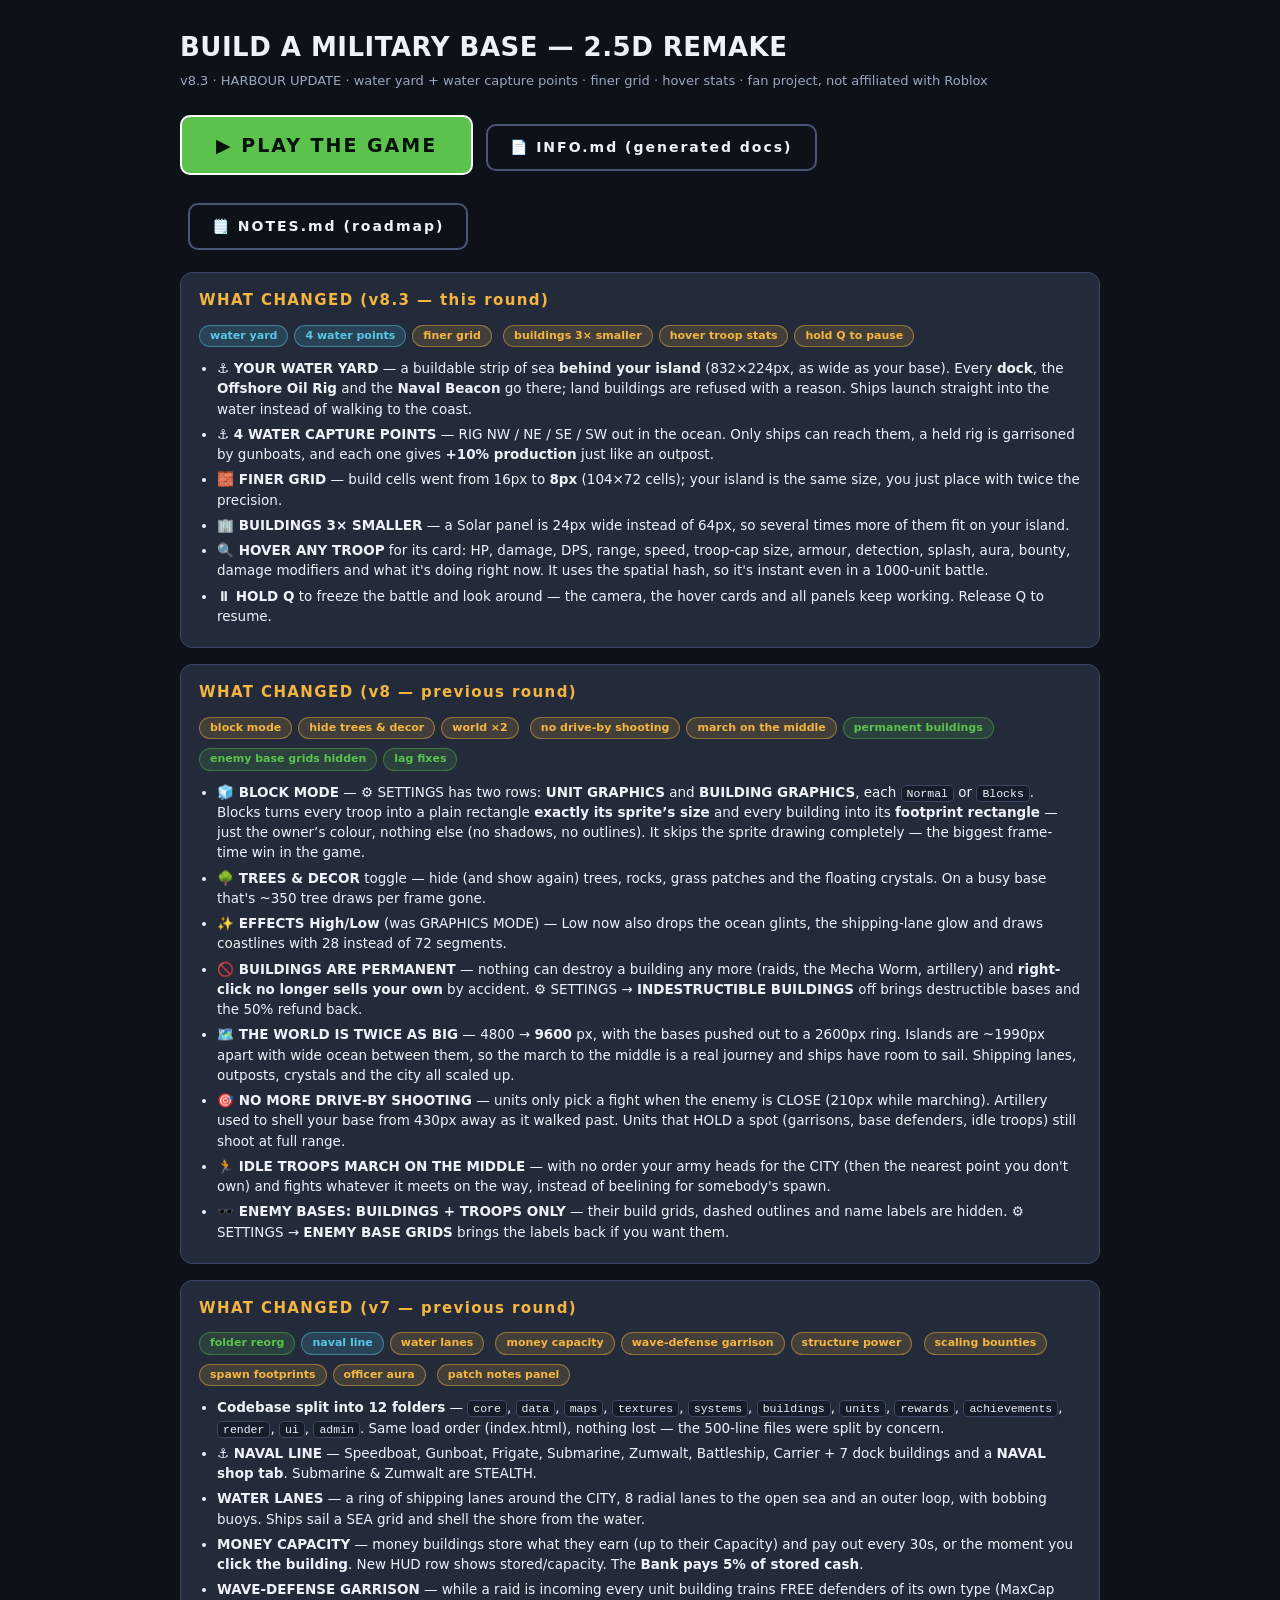
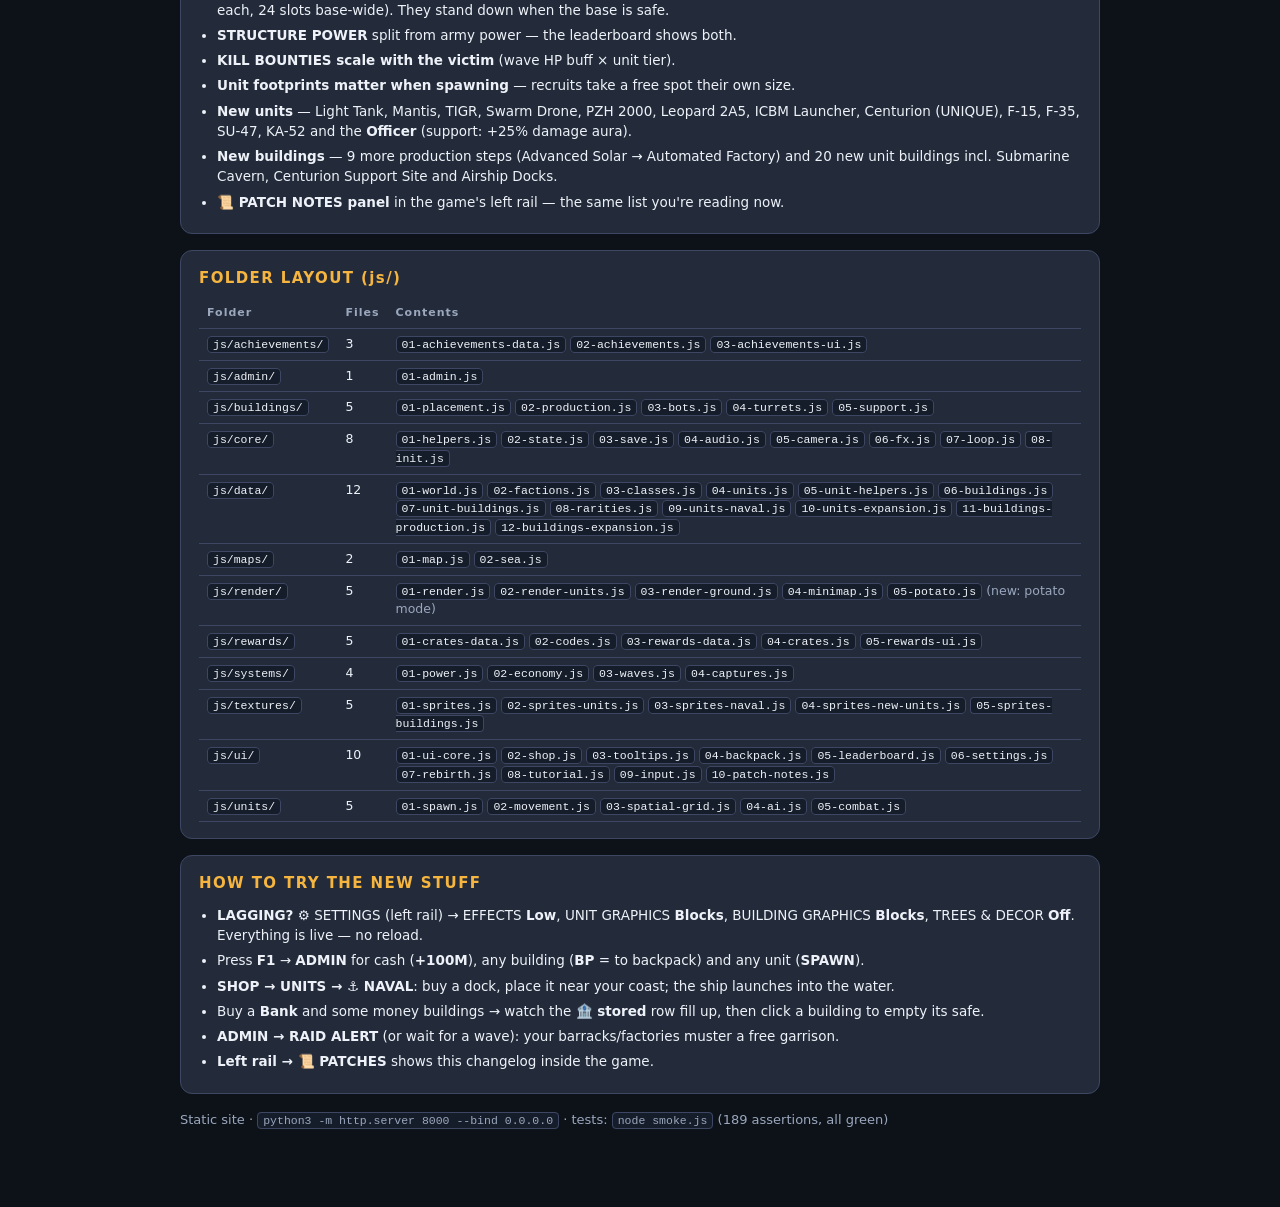
==== index.html @ aca62422 "v8.3: HARBOUR UPDATE - water yard, water points, finer grid, hover stats, hold-Q pause - YOUR WATER " ====
<!DOCTYPE html>
<html lang="en"><head><meta charset="utf-8"><meta name="viewport" content="width=device-width,initial-scale=1">
<title>Build a Military Base 2.5D — v8 PERFORMANCE &amp; PEACE UPDATE</title>
<style>
:root{--panel:#232b3b;--panel2:#1b2230;--line:#3d4763;--line2:#4a5578;--txt:#eef2f8;--dim:#9aa7bd;--gold:#f5b53f;--green:#5bc24e;--blue:#4a90e2;--red:#d6493f}
*{margin:0;padding:0;box-sizing:border-box}
body{background:#0d1219;color:var(--txt);font-family:'Segoe UI',system-ui,-apple-system,sans-serif;padding:28px 22px 60px;line-height:1.5}
.wrap{max-width:920px;margin:0 auto}
h1{font-size:26px;letter-spacing:.5px;margin-bottom:4px}
.sub{color:var(--dim);font-size:13px;margin-bottom:18px}
.play{display:inline-block;background:var(--green);border:2px solid #fff;border-radius:10px;color:#04120a;
  font-weight:900;font-size:19px;letter-spacing:2px;padding:14px 34px;text-decoration:none;margin:6px 0 22px}
.play:hover{filter:brightness(1.1)}
.play.ghost{background:transparent;color:var(--txt);border-color:var(--line2);font-size:14px;padding:11px 22px;margin-left:8px}
.card{background:var(--panel);border:1px solid var(--line);border-radius:12px;padding:16px 18px;margin-bottom:16px}
h2{font-size:15px;letter-spacing:1.4px;margin-bottom:10px;color:var(--gold)}
ul{margin-left:18px;font-size:13.5px}
li{margin:5px 0}
table{width:100%;border-collapse:collapse;font-size:12.5px}
td,th{border-bottom:1px solid var(--line);padding:6px 8px;text-align:left;vertical-align:top}
th{color:var(--dim);font-size:11px;letter-spacing:1px}
code{background:#161d2a;border:1px solid var(--line);border-radius:4px;padding:1px 5px;font-size:11.5px}
code.file{background:transparent;border:0;padding:0;color:var(--dim)}
.dim{color:var(--dim)}
.tag{display:inline-block;background:rgba(91,194,78,.15);color:var(--green);border:1px solid rgba(91,194,78,.4);
  border-radius:20px;font-size:11px;font-weight:800;padding:2px 10px;margin:0 6px 6px 0}
.tag.new{background:rgba(245,181,63,.15);color:var(--gold);border-color:rgba(245,181,63,.45)}
.tag.sea{background:rgba(88,200,232,.15);color:#58c8e8;border-color:rgba(88,200,232,.45)}
</style></head><body><div class="wrap">
<h1>BUILD A MILITARY BASE — 2.5D REMAKE</h1>
<div class="sub">v8.3 · HARBOUR UPDATE · water yard + water capture points · finer grid · hover stats · <span class="dim">fan project, not affiliated with Roblox</span></div>

<a class="play" href="vibe/military-base-25d/index.html">▶ PLAY THE GAME</a>
<a class="play ghost" href="vibe/military-base-25d/INFO.md">📄 INFO.md (generated docs)</a>
<a class="play ghost" href="vibe/military-base-25d/NOTES.md">🗒️ NOTES.md (roadmap)</a>

<div class="card"><h2>WHAT CHANGED (v8.3 — this round)</h2>
<div>
<span class="tag sea">water yard</span><span class="tag sea">4 water points</span><span class="tag new">finer grid</span>
<span class="tag new">buildings 3× smaller</span><span class="tag new">hover troop stats</span><span class="tag new">hold Q to pause</span>
</div>
<ul>
<li><b>⚓ YOUR WATER YARD</b> — a buildable strip of sea <b>behind your island</b> (832×224px, as wide as your base). Every <b>dock</b>, the <b>Offshore Oil Rig</b> and the <b>Naval Beacon</b> go there; land buildings are refused with a reason. Ships launch straight into the water instead of walking to the coast.</li>
<li><b>⚓ 4 WATER CAPTURE POINTS</b> — RIG NW / NE / SE / SW out in the ocean. Only ships can reach them, a held rig is garrisoned by gunboats, and each one gives <b>+10% production</b> just like an outpost.</li>
<li><b>🧱 FINER GRID</b> — build cells went from 16px to <b>8px</b> (104×72 cells); your island is the same size, you just place with twice the precision.</li>
<li><b>🏢 BUILDINGS 3× SMALLER</b> — a Solar panel is 24px wide instead of 64px, so several times more of them fit on your island.</li>
<li><b>🔍 HOVER ANY TROOP</b> for its card: HP, damage, DPS, range, speed, troop-cap size, armour, detection, splash, aura, bounty, damage modifiers and what it's doing right now. It uses the spatial hash, so it's instant even in a 1000-unit battle.</li>
<li><b>⏸ HOLD Q</b> to freeze the battle and look around — the camera, the hover cards and all panels keep working. Release Q to resume.</li>
</ul></div>

<div class="card"><h2>WHAT CHANGED (v8 — previous round)</h2>
<div>
<span class="tag new">block mode</span><span class="tag new">hide trees &amp; decor</span><span class="tag new">world ×2</span>
<span class="tag new">no drive-by shooting</span><span class="tag new">march on the middle</span><span class="tag">permanent buildings</span>
<span class="tag">enemy base grids hidden</span><span class="tag">lag fixes</span>
</div>
<ul>
<li><b>🧊 BLOCK MODE</b> — ⚙ SETTINGS has two rows: <b>UNIT GRAPHICS</b> and <b>BUILDING GRAPHICS</b>, each <code>Normal</code> or <code>Blocks</code>. Blocks turns every troop into a plain rectangle <b>exactly its sprite’s size</b> and every building into its <b>footprint rectangle</b> — just the owner’s colour, nothing else (no shadows, no outlines). It skips the sprite drawing completely — the biggest frame-time win in the game.</li>
<li><b>🌳 TREES &amp; DECOR</b> toggle — hide (and show again) trees, rocks, grass patches and the floating crystals. On a busy base that's ~350 tree draws per frame gone.</li>
<li><b>✨ EFFECTS High/Low</b> (was GRAPHICS MODE) — Low now also drops the ocean glints, the shipping-lane glow and draws coastlines with 28 instead of 72 segments.</li>
<li><b>🚫 BUILDINGS ARE PERMANENT</b> — nothing can destroy a building any more (raids, the Mecha Worm, artillery) and <b>right-click no longer sells your own</b> by accident. ⚙ SETTINGS → <b>INDESTRUCTIBLE BUILDINGS</b> off brings destructible bases and the 50% refund back.</li>
<li><b>🗺️ THE WORLD IS TWICE AS BIG</b> — 4800 → <b>9600</b> px, with the bases pushed out to a 2600px ring. Islands are ~1990px apart with wide ocean between them, so the march to the middle is a real journey and ships have room to sail. Shipping lanes, outposts, crystals and the city all scaled up.</li>
<li><b>🎯 NO MORE DRIVE-BY SHOOTING</b> — units only pick a fight when the enemy is CLOSE (210px while marching). Artillery used to shell your base from 430px away as it walked past. Units that HOLD a spot (garrisons, base defenders, idle troops) still shoot at full range.</li>
<li><b>🏃 IDLE TROOPS MARCH ON THE MIDDLE</b> — with no order your army heads for the CITY (then the nearest point you don't own) and fights whatever it meets on the way, instead of beelining for somebody's spawn.</li>
<li><b>🕶️ ENEMY BASES: BUILDINGS + TROOPS ONLY</b> — their build grids, dashed outlines and name labels are hidden. ⚙ SETTINGS → <b>ENEMY BASE GRIDS</b> brings the labels back if you want them.</li>
</ul></div>

<div class="card"><h2>WHAT CHANGED (v7 — previous round)</h2>
<div>
<span class="tag">folder reorg</span><span class="tag sea">naval line</span><span class="tag new">water lanes</span>
<span class="tag new">money capacity</span><span class="tag new">wave-defense garrison</span><span class="tag new">structure power</span>
<span class="tag new">scaling bounties</span><span class="tag new">spawn footprints</span><span class="tag new">officer aura</span>
<span class="tag new">patch notes panel</span>
</div>
<ul>
<li><b>Codebase split into 12 folders</b> — <code>core</code>, <code>data</code>, <code>maps</code>, <code>textures</code>, <code>systems</code>, <code>buildings</code>, <code>units</code>, <code>rewards</code>, <code>achievements</code>, <code>render</code>, <code>ui</code>, <code>admin</code>. Same load order (index.html), nothing lost — the 500-line files were split by concern.</li>
<li><b>⚓ NAVAL LINE</b> — Speedboat, Gunboat, Frigate, Submarine, Zumwalt, Battleship, Carrier + 7 dock buildings and a <b>NAVAL shop tab</b>. Submarine &amp; Zumwalt are STEALTH.</li>
<li><b>WATER LANES</b> — a ring of shipping lanes around the CITY, 8 radial lanes to the open sea and an outer loop, with bobbing buoys. Ships sail a SEA grid and shell the shore from the water.</li>
<li><b>MONEY CAPACITY</b> — money buildings store what they earn (up to their Capacity) and pay out every 30s, or the moment you <b>click the building</b>. New HUD row shows stored/capacity. The <b>Bank pays 5% of stored cash</b>.</li>
<li><b>WAVE-DEFENSE GARRISON</b> — while a raid is incoming every unit building trains FREE defenders of its own type (MaxCap each, 24 slots base-wide). They stand down when the base is safe.</li>
<li><b>STRUCTURE POWER</b> split from army power — the leaderboard shows both.</li>
<li><b>KILL BOUNTIES scale with the victim</b> (wave HP buff × unit tier).</li>
<li><b>Unit footprints matter when spawning</b> — recruits take a free spot their own size.</li>
<li><b>New units</b> — Light Tank, Mantis, TIGR, Swarm Drone, PZH 2000, Leopard 2A5, ICBM Launcher, Centurion (UNIQUE), F-15, F-35, SU-47, KA-52 and the <b>Officer</b> (support: +25% damage aura).</li>
<li><b>New buildings</b> — 9 more production steps (Advanced Solar → Automated Factory) and 20 new unit buildings incl. Submarine Cavern, Centurion Support Site and Airship Docks.</li>
<li><b>📜 PATCH NOTES panel</b> in the game's left rail — the same list you're reading now.</li>
</ul></div>

<div class="card"><h2>FOLDER LAYOUT (js/)</h2>
<table><tr><th>Folder</th><th>Files</th><th>Contents</th></tr>
<tr><td><code>js/achievements/</code></td><td>3</td><td><code>01-achievements-data.js</code> <code>02-achievements.js</code> <code>03-achievements-ui.js</code></td></tr>
<tr><td><code>js/admin/</code></td><td>1</td><td><code>01-admin.js</code></td></tr>
<tr><td><code>js/buildings/</code></td><td>5</td><td><code>01-placement.js</code> <code>02-production.js</code> <code>03-bots.js</code> <code>04-turrets.js</code> <code>05-support.js</code></td></tr>
<tr><td><code>js/core/</code></td><td>8</td><td><code>01-helpers.js</code> <code>02-state.js</code> <code>03-save.js</code> <code>04-audio.js</code> <code>05-camera.js</code> <code>06-fx.js</code> <code>07-loop.js</code> <code>08-init.js</code></td></tr>
<tr><td><code>js/data/</code></td><td>12</td><td><code>01-world.js</code> <code>02-factions.js</code> <code>03-classes.js</code> <code>04-units.js</code> <code>05-unit-helpers.js</code> <code>06-buildings.js</code> <code>07-unit-buildings.js</code> <code>08-rarities.js</code> <code>09-units-naval.js</code> <code>10-units-expansion.js</code> <code>11-buildings-production.js</code> <code>12-buildings-expansion.js</code></td></tr>
<tr><td><code>js/maps/</code></td><td>2</td><td><code>01-map.js</code> <code>02-sea.js</code></td></tr>
<tr><td><code>js/render/</code></td><td>5</td><td><code>01-render.js</code> <code>02-render-units.js</code> <code>03-render-ground.js</code> <code>04-minimap.js</code> <code>05-potato.js</code> <span class="dim">(new: potato mode)</span></td></tr>
<tr><td><code>js/rewards/</code></td><td>5</td><td><code>01-crates-data.js</code> <code>02-codes.js</code> <code>03-rewards-data.js</code> <code>04-crates.js</code> <code>05-rewards-ui.js</code></td></tr>
<tr><td><code>js/systems/</code></td><td>4</td><td><code>01-power.js</code> <code>02-economy.js</code> <code>03-waves.js</code> <code>04-captures.js</code></td></tr>
<tr><td><code>js/textures/</code></td><td>5</td><td><code>01-sprites.js</code> <code>02-sprites-units.js</code> <code>03-sprites-naval.js</code> <code>04-sprites-new-units.js</code> <code>05-sprites-buildings.js</code></td></tr>
<tr><td><code>js/ui/</code></td><td>10</td><td><code>01-ui-core.js</code> <code>02-shop.js</code> <code>03-tooltips.js</code> <code>04-backpack.js</code> <code>05-leaderboard.js</code> <code>06-settings.js</code> <code>07-rebirth.js</code> <code>08-tutorial.js</code> <code>09-input.js</code> <code>10-patch-notes.js</code></td></tr>
<tr><td><code>js/units/</code></td><td>5</td><td><code>01-spawn.js</code> <code>02-movement.js</code> <code>03-spatial-grid.js</code> <code>04-ai.js</code> <code>05-combat.js</code></td></tr>
</table></div>

<div class="card"><h2>HOW TO TRY THE NEW STUFF</h2><ul>
<li><b>LAGGING?</b> ⚙ SETTINGS (left rail) → EFFECTS <b>Low</b>, UNIT GRAPHICS <b>Blocks</b>, BUILDING GRAPHICS <b>Blocks</b>, TREES &amp; DECOR <b>Off</b>. Everything is live — no reload.</li>
<li>Press <b>F1</b> → <b>ADMIN</b> for cash (<b>+100M</b>), any building (<b>BP</b> = to backpack) and any unit (<b>SPAWN</b>).</li>
<li><b>SHOP → UNITS → ⚓ NAVAL</b>: buy a dock, place it near your coast; the ship launches into the water.</li>
<li>Buy a <b>Bank</b> and some money buildings → watch the <b>🏦 stored</b> row fill up, then click a building to empty its safe.</li>
<li><b>ADMIN → RAID ALERT</b> (or wait for a wave): your barracks/factories muster a free garrison.</li>
<li><b>Left rail → 📜 PATCHES</b> shows this changelog inside the game.</li>
</ul></div>
<div class="sub dim">Static site · <code>python3 -m http.server 8000 --bind 0.0.0.0</code> · tests: <code>node smoke.js</code> (189 assertions, all green)</div>
</div></body></html>
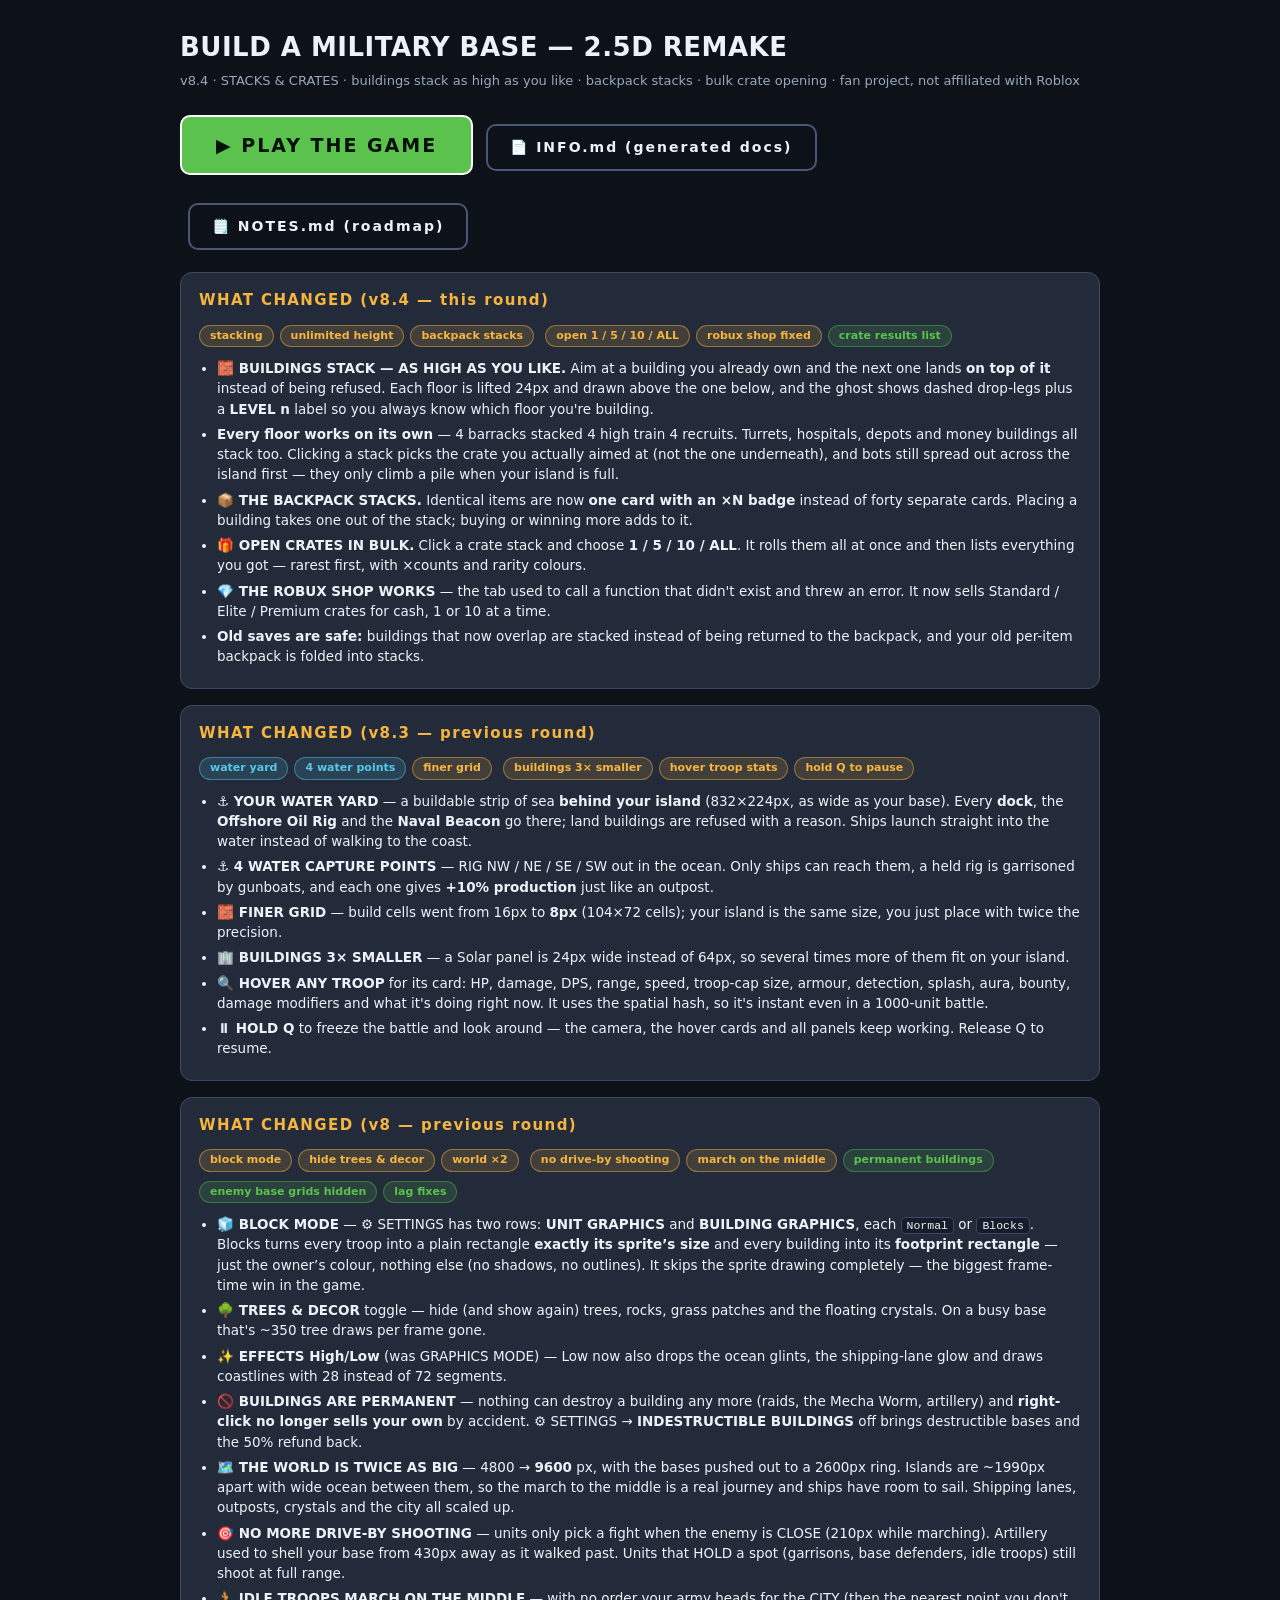
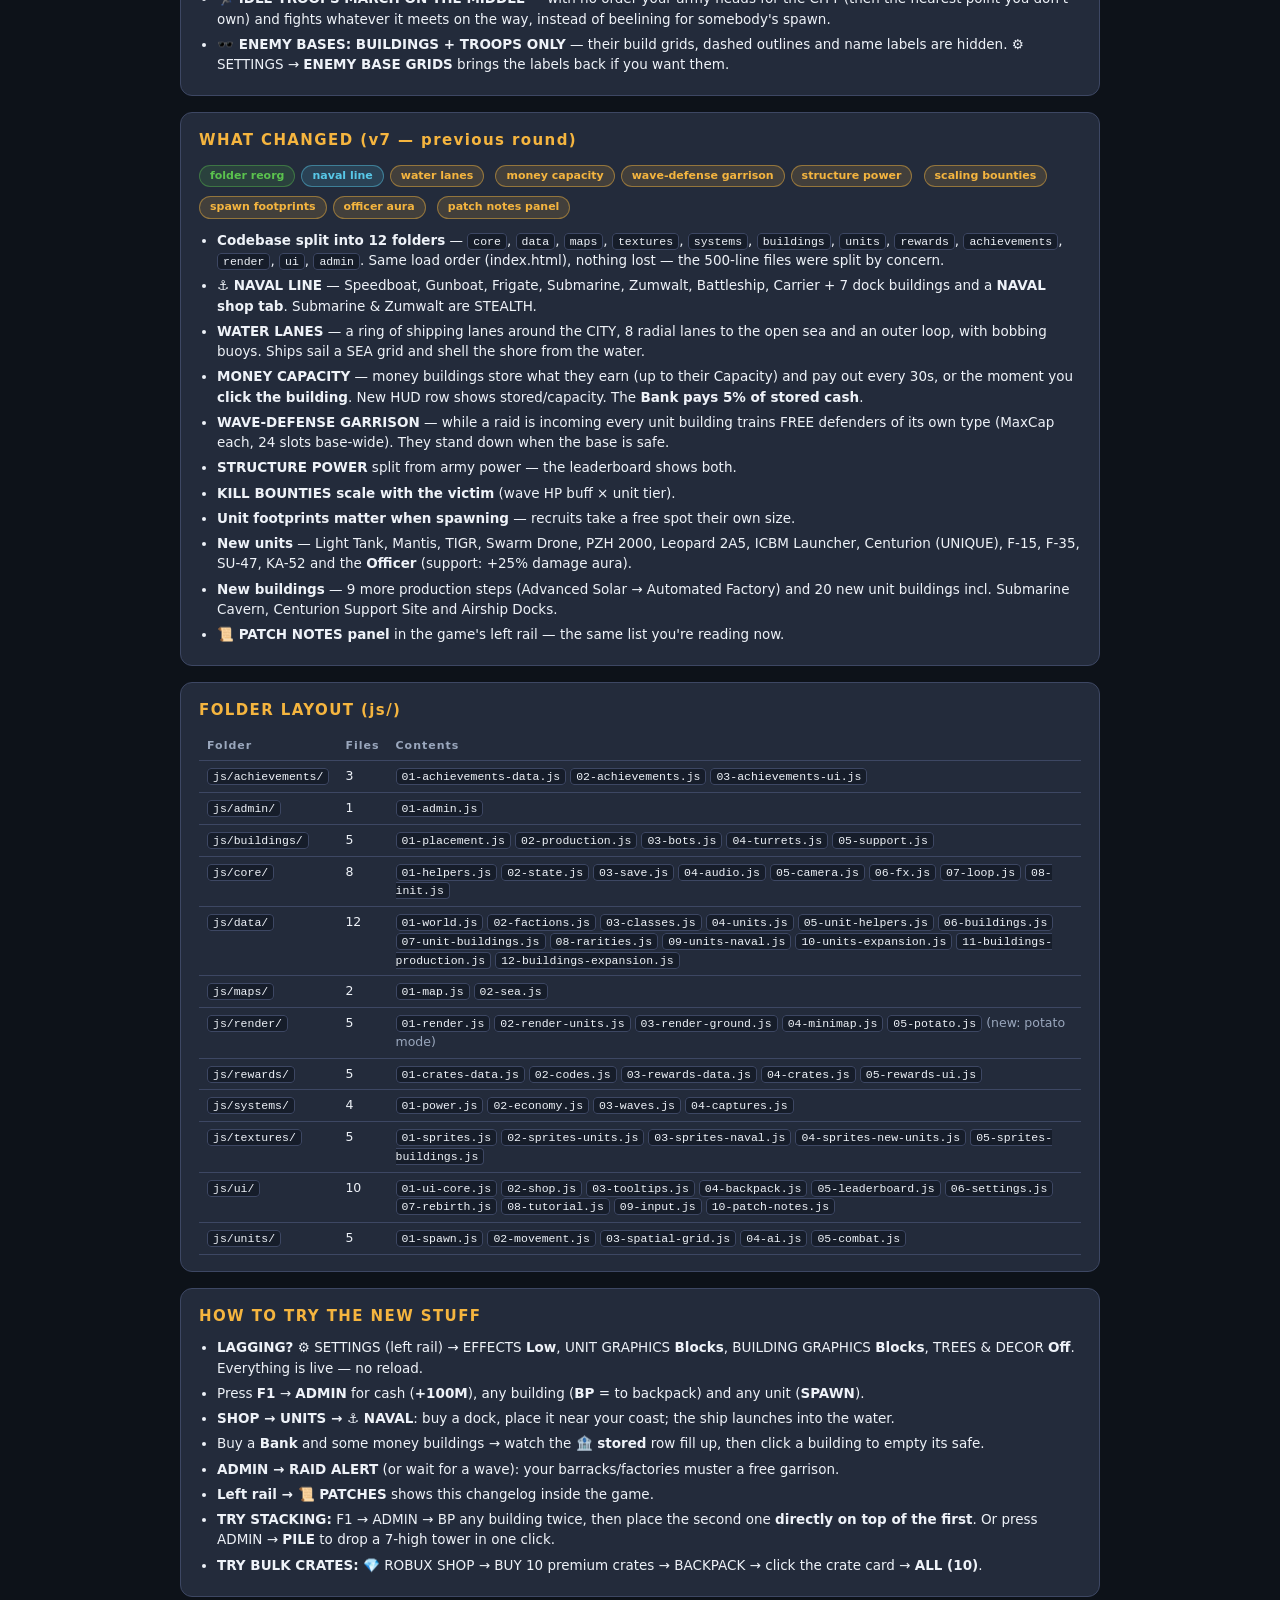
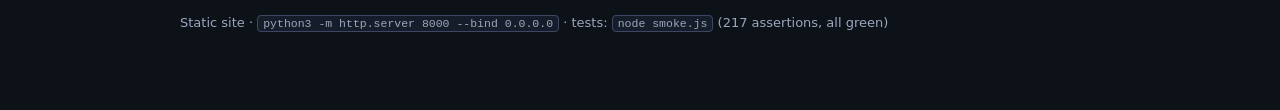
==== commit 9fd98c56: "v8.4: STACKS & CRATES - unlimited building stacking, backpack stacks, bulk crate opening, working ro" ====
--- a/index.html
+++ b/index.html
@@ -28,13 +28,27 @@
 .tag.sea{background:rgba(88,200,232,.15);color:#58c8e8;border-color:rgba(88,200,232,.45)}
 </style></head><body><div class="wrap">
 <h1>BUILD A MILITARY BASE — 2.5D REMAKE</h1>
-<div class="sub">v8.3 · HARBOUR UPDATE · water yard + water capture points · finer grid · hover stats · <span class="dim">fan project, not affiliated with Roblox</span></div>
+<div class="sub">v8.4 · STACKS &amp; CRATES · buildings stack as high as you like · backpack stacks · bulk crate opening · <span class="dim">fan project, not affiliated with Roblox</span></div>
 
 <a class="play" href="vibe/military-base-25d/index.html">▶ PLAY THE GAME</a>
 <a class="play ghost" href="vibe/military-base-25d/INFO.md">📄 INFO.md (generated docs)</a>
 <a class="play ghost" href="vibe/military-base-25d/NOTES.md">🗒️ NOTES.md (roadmap)</a>
 
-<div class="card"><h2>WHAT CHANGED (v8.3 — this round)</h2>
+<div class="card"><h2>WHAT CHANGED (v8.4 — this round)</h2>
+<div>
+<span class="tag new">stacking</span><span class="tag new">unlimited height</span><span class="tag new">backpack stacks</span>
+<span class="tag new">open 1 / 5 / 10 / ALL</span><span class="tag new">robux shop fixed</span><span class="tag">crate results list</span>
+</div>
+<ul>
+<li><b>🧱 BUILDINGS STACK — AS HIGH AS YOU LIKE.</b> Aim at a building you already own and the next one lands <b>on top of it</b> instead of being refused. Each floor is lifted 24px and drawn above the one below, and the ghost shows dashed drop-legs plus a <b>LEVEL n</b> label so you always know which floor you're building.</li>
+<li><b>Every floor works on its own</b> — 4 barracks stacked 4 high train 4 recruits. Turrets, hospitals, depots and money buildings all stack too. Clicking a stack picks the crate you actually aimed at (not the one underneath), and bots still spread out across the island first — they only climb a pile when your island is full.</li>
+<li><b>📦 THE BACKPACK STACKS.</b> Identical items are now <b>one card with an ×N badge</b> instead of forty separate cards. Placing a building takes one out of the stack; buying or winning more adds to it.</li>
+<li><b>🎁 OPEN CRATES IN BULK.</b> Click a crate stack and choose <b>1 / 5 / 10 / ALL</b>. It rolls them all at once and then lists everything you got — rarest first, with ×counts and rarity colours.</li>
+<li><b>💎 THE ROBUX SHOP WORKS</b> — the tab used to call a function that didn't exist and threw an error. It now sells Standard / Elite / Premium crates for cash, 1 or 10 at a time.</li>
+<li><b>Old saves are safe:</b> buildings that now overlap are stacked instead of being returned to the backpack, and your old per-item backpack is folded into stacks.</li>
+</ul></div>
+
+<div class="card"><h2>WHAT CHANGED (v8.3 — previous round)</h2>
 <div>
 <span class="tag sea">water yard</span><span class="tag sea">4 water points</span><span class="tag new">finer grid</span>
 <span class="tag new">buildings 3× smaller</span><span class="tag new">hover troop stats</span><span class="tag new">hold Q to pause</span>
@@ -109,6 +123,8 @@
 <li>Buy a <b>Bank</b> and some money buildings → watch the <b>🏦 stored</b> row fill up, then click a building to empty its safe.</li>
 <li><b>ADMIN → RAID ALERT</b> (or wait for a wave): your barracks/factories muster a free garrison.</li>
 <li><b>Left rail → 📜 PATCHES</b> shows this changelog inside the game.</li>
+<li><b>TRY STACKING:</b> F1 → ADMIN → BP any building twice, then place the second one <b>directly on top of the first</b>. Or press ADMIN → <b>PILE</b> to drop a 7-high tower in one click.</li>
+<li><b>TRY BULK CRATES:</b> 💎 ROBUX SHOP → BUY 10 premium crates → BACKPACK → click the crate card → <b>ALL (10)</b>.</li>
 </ul></div>
-<div class="sub dim">Static site · <code>python3 -m http.server 8000 --bind 0.0.0.0</code> · tests: <code>node smoke.js</code> (189 assertions, all green)</div>
+<div class="sub dim">Static site · <code>python3 -m http.server 8000 --bind 0.0.0.0</code> · tests: <code>node smoke.js</code> (217 assertions, all green)</div>
 </div></body></html>
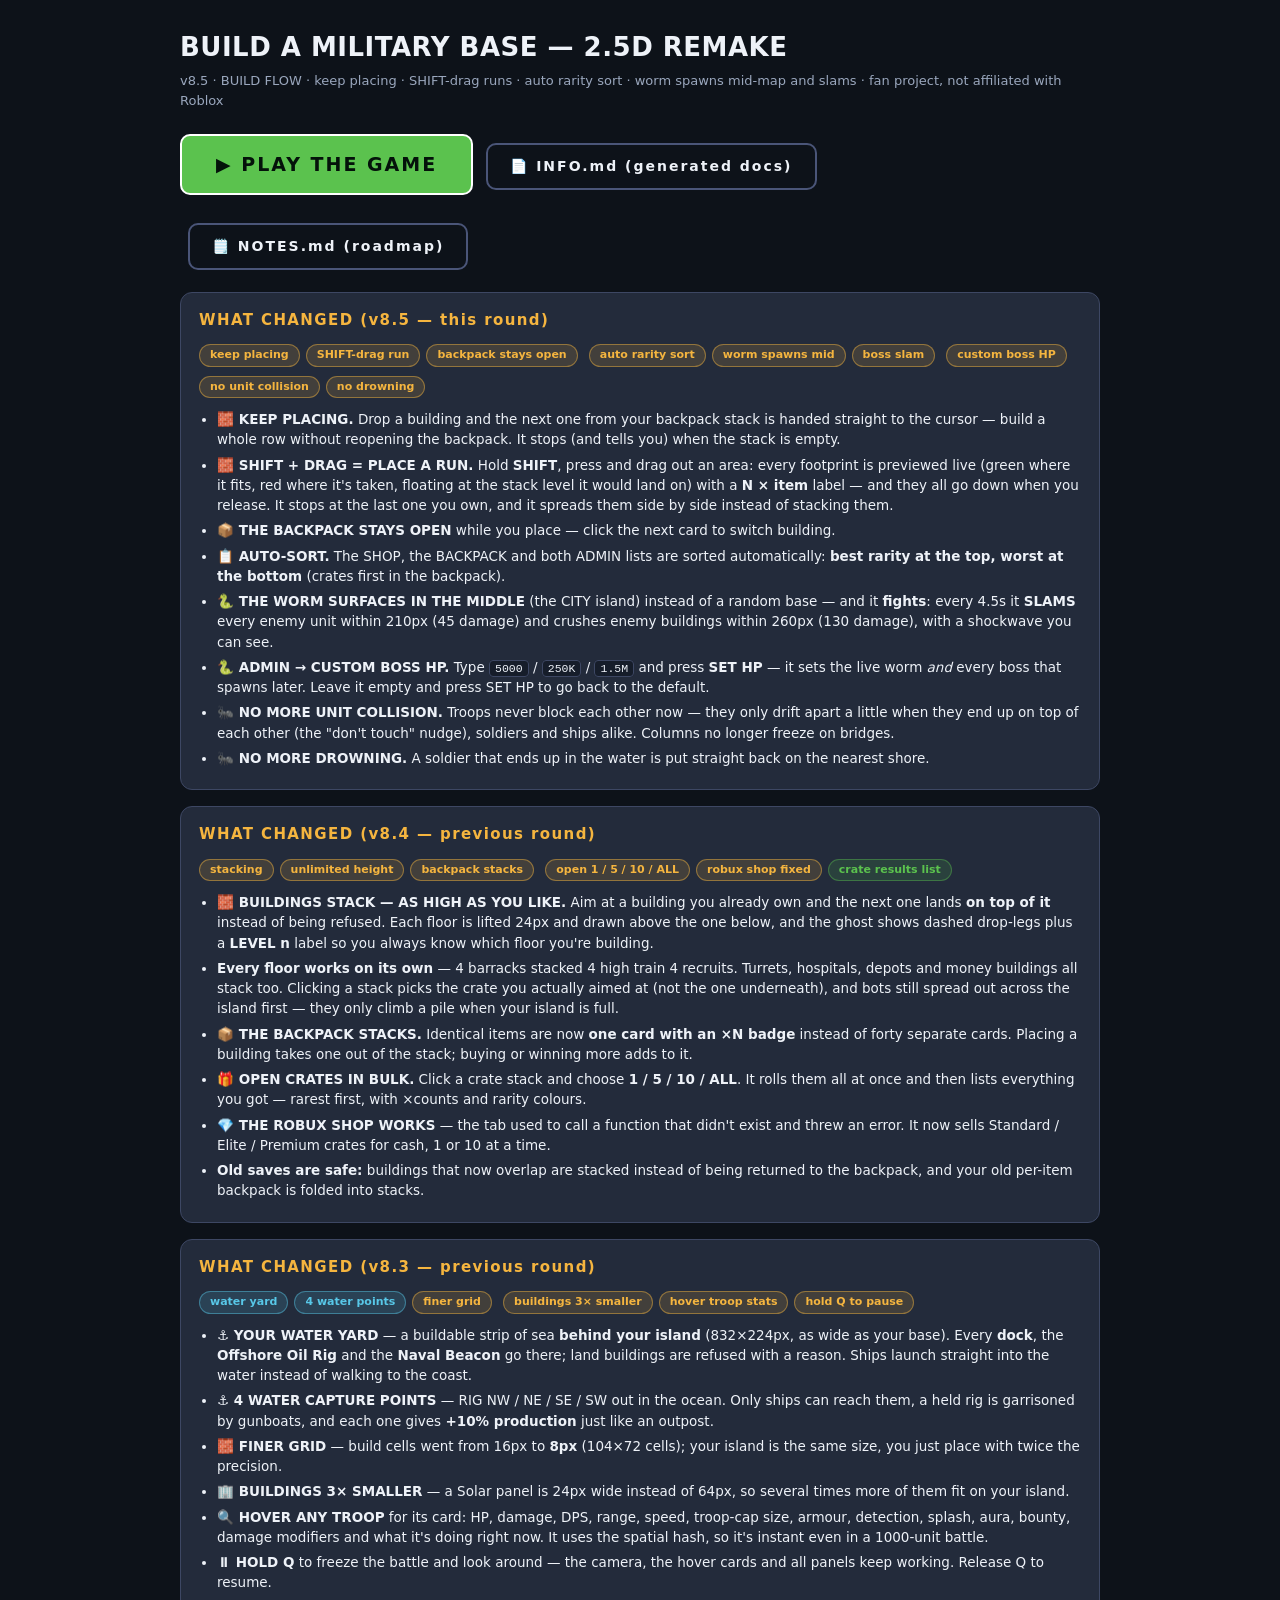
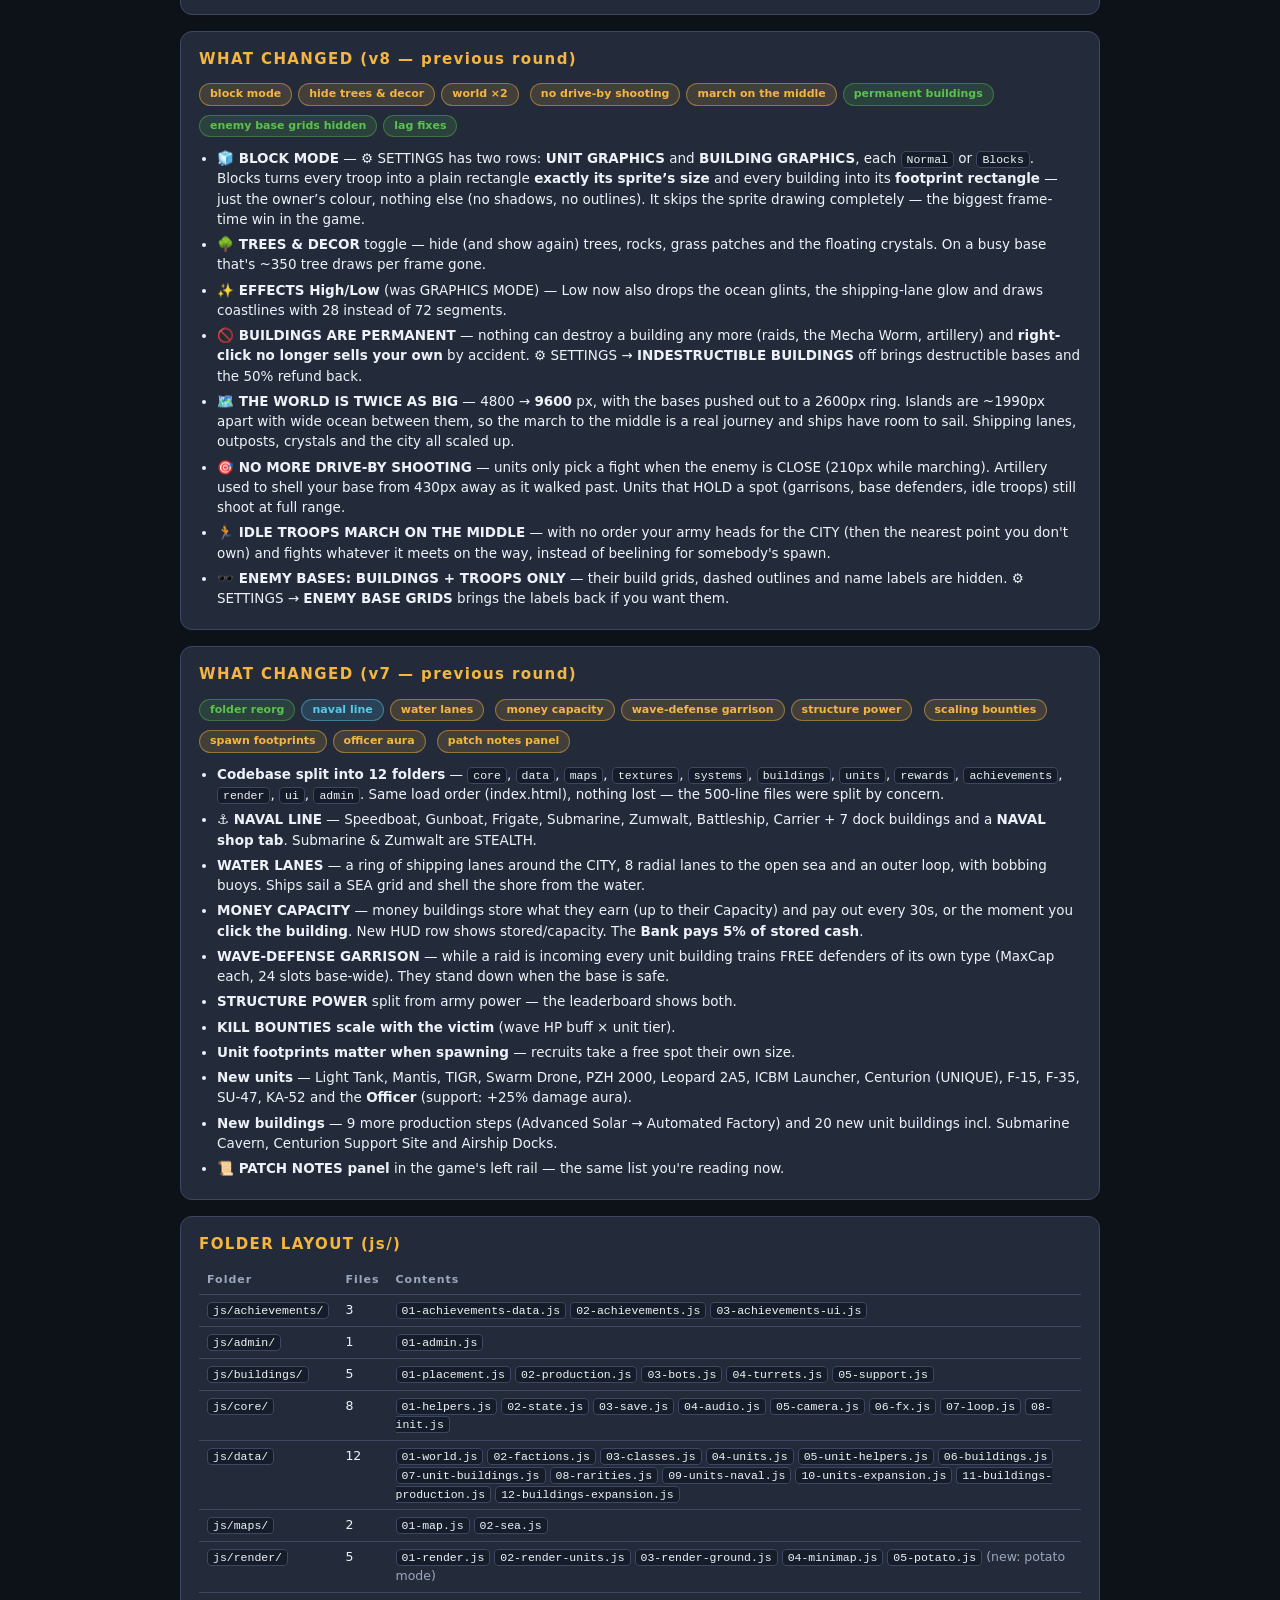
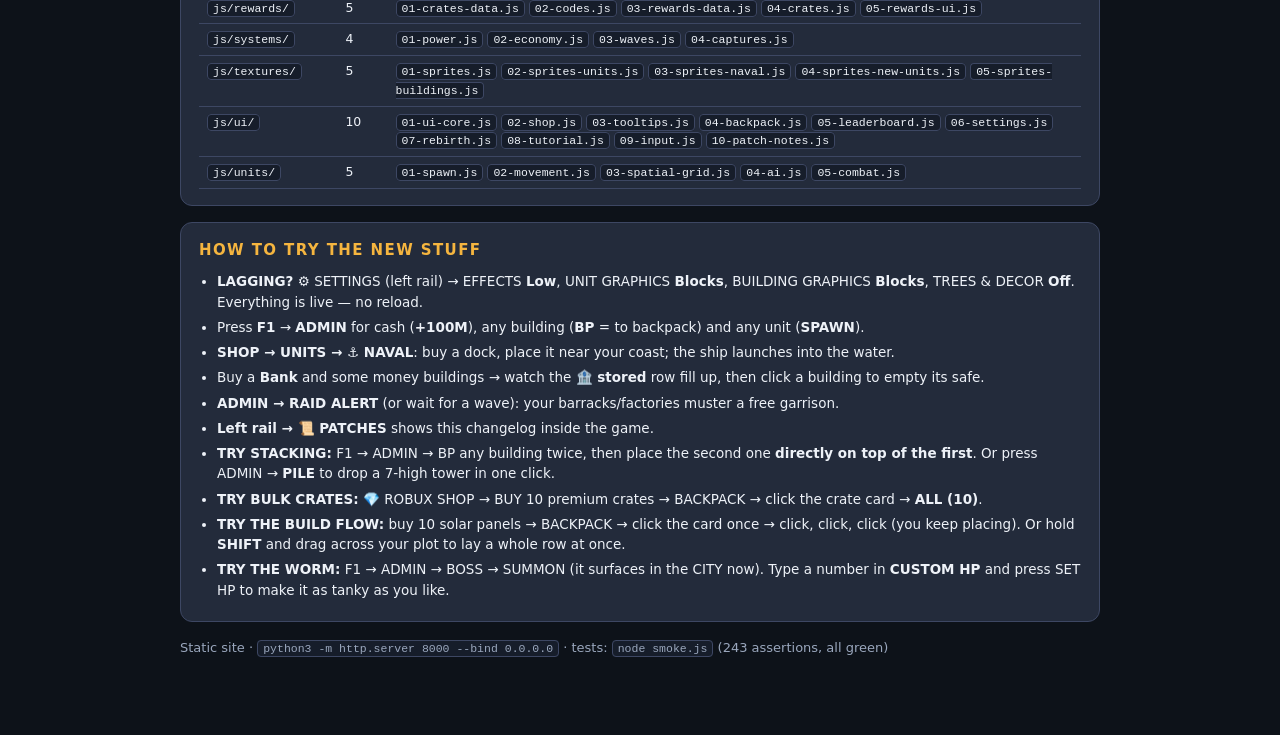
==== commit 005edd36: "v8.5: BUILD FLOW - keep placing, SHIFT-drag runs, auto rarity sort, worm spawns mid-map and slams, c" ====
--- a/index.html
+++ b/index.html
@@ -28,13 +28,30 @@
 .tag.sea{background:rgba(88,200,232,.15);color:#58c8e8;border-color:rgba(88,200,232,.45)}
 </style></head><body><div class="wrap">
 <h1>BUILD A MILITARY BASE — 2.5D REMAKE</h1>
-<div class="sub">v8.4 · STACKS &amp; CRATES · buildings stack as high as you like · backpack stacks · bulk crate opening · <span class="dim">fan project, not affiliated with Roblox</span></div>
+<div class="sub">v8.5 · BUILD FLOW · keep placing · SHIFT-drag runs · auto rarity sort · worm spawns mid-map and slams · <span class="dim">fan project, not affiliated with Roblox</span></div>
 
 <a class="play" href="vibe/military-base-25d/index.html">▶ PLAY THE GAME</a>
 <a class="play ghost" href="vibe/military-base-25d/INFO.md">📄 INFO.md (generated docs)</a>
 <a class="play ghost" href="vibe/military-base-25d/NOTES.md">🗒️ NOTES.md (roadmap)</a>
 
-<div class="card"><h2>WHAT CHANGED (v8.4 — this round)</h2>
+<div class="card"><h2>WHAT CHANGED (v8.5 — this round)</h2>
+<div>
+<span class="tag new">keep placing</span><span class="tag new">SHIFT-drag run</span><span class="tag new">backpack stays open</span>
+<span class="tag new">auto rarity sort</span><span class="tag new">worm spawns mid</span><span class="tag new">boss slam</span>
+<span class="tag new">custom boss HP</span><span class="tag new">no unit collision</span><span class="tag new">no drowning</span>
+</div>
+<ul>
+<li><b>🧱 KEEP PLACING.</b> Drop a building and the next one from your backpack stack is handed straight to the cursor — build a whole row without reopening the backpack. It stops (and tells you) when the stack is empty.</li>
+<li><b>🧱 SHIFT + DRAG = PLACE A RUN.</b> Hold <b>SHIFT</b>, press and drag out an area: every footprint is previewed live (green where it fits, red where it's taken, floating at the stack level it would land on) with a <b>N × item</b> label — and they all go down when you release. It stops at the last one you own, and it spreads them side by side instead of stacking them.</li>
+<li><b>📦 THE BACKPACK STAYS OPEN</b> while you place — click the next card to switch building.</li>
+<li><b>📋 AUTO-SORT.</b> The SHOP, the BACKPACK and both ADMIN lists are sorted automatically: <b>best rarity at the top, worst at the bottom</b> (crates first in the backpack).</li>
+<li><b>🐍 THE WORM SURFACES IN THE MIDDLE</b> (the CITY island) instead of a random base — and it <b>fights</b>: every 4.5s it <b>SLAMS</b> every enemy unit within 210px (45 damage) and crushes enemy buildings within 260px (130 damage), with a shockwave you can see.</li>
+<li><b>🐍 ADMIN → CUSTOM BOSS HP.</b> Type <code>5000</code> / <code>250K</code> / <code>1.5M</code> and press <b>SET HP</b> — it sets the live worm <i>and</i> every boss that spawns later. Leave it empty and press SET HP to go back to the default.</li>
+<li><b>🐜 NO MORE UNIT COLLISION.</b> Troops never block each other now — they only drift apart a little when they end up on top of each other (the "don't touch" nudge), soldiers and ships alike. Columns no longer freeze on bridges.</li>
+<li><b>🐜 NO MORE DROWNING.</b> A soldier that ends up in the water is put straight back on the nearest shore.</li>
+</ul></div>
+
+<div class="card"><h2>WHAT CHANGED (v8.4 — previous round)</h2>
 <div>
 <span class="tag new">stacking</span><span class="tag new">unlimited height</span><span class="tag new">backpack stacks</span>
 <span class="tag new">open 1 / 5 / 10 / ALL</span><span class="tag new">robux shop fixed</span><span class="tag">crate results list</span>
@@ -125,6 +142,8 @@
 <li><b>Left rail → 📜 PATCHES</b> shows this changelog inside the game.</li>
 <li><b>TRY STACKING:</b> F1 → ADMIN → BP any building twice, then place the second one <b>directly on top of the first</b>. Or press ADMIN → <b>PILE</b> to drop a 7-high tower in one click.</li>
 <li><b>TRY BULK CRATES:</b> 💎 ROBUX SHOP → BUY 10 premium crates → BACKPACK → click the crate card → <b>ALL (10)</b>.</li>
+<li><b>TRY THE BUILD FLOW:</b> buy 10 solar panels → BACKPACK → click the card once → click, click, click (you keep placing). Or hold <b>SHIFT</b> and drag across your plot to lay a whole row at once.</li>
+<li><b>TRY THE WORM:</b> F1 → ADMIN → BOSS → SUMMON (it surfaces in the CITY now). Type a number in <b>CUSTOM HP</b> and press SET HP to make it as tanky as you like.</li>
 </ul></div>
-<div class="sub dim">Static site · <code>python3 -m http.server 8000 --bind 0.0.0.0</code> · tests: <code>node smoke.js</code> (217 assertions, all green)</div>
+<div class="sub dim">Static site · <code>python3 -m http.server 8000 --bind 0.0.0.0</code> · tests: <code>node smoke.js</code> (243 assertions, all green)</div>
 </div></body></html>
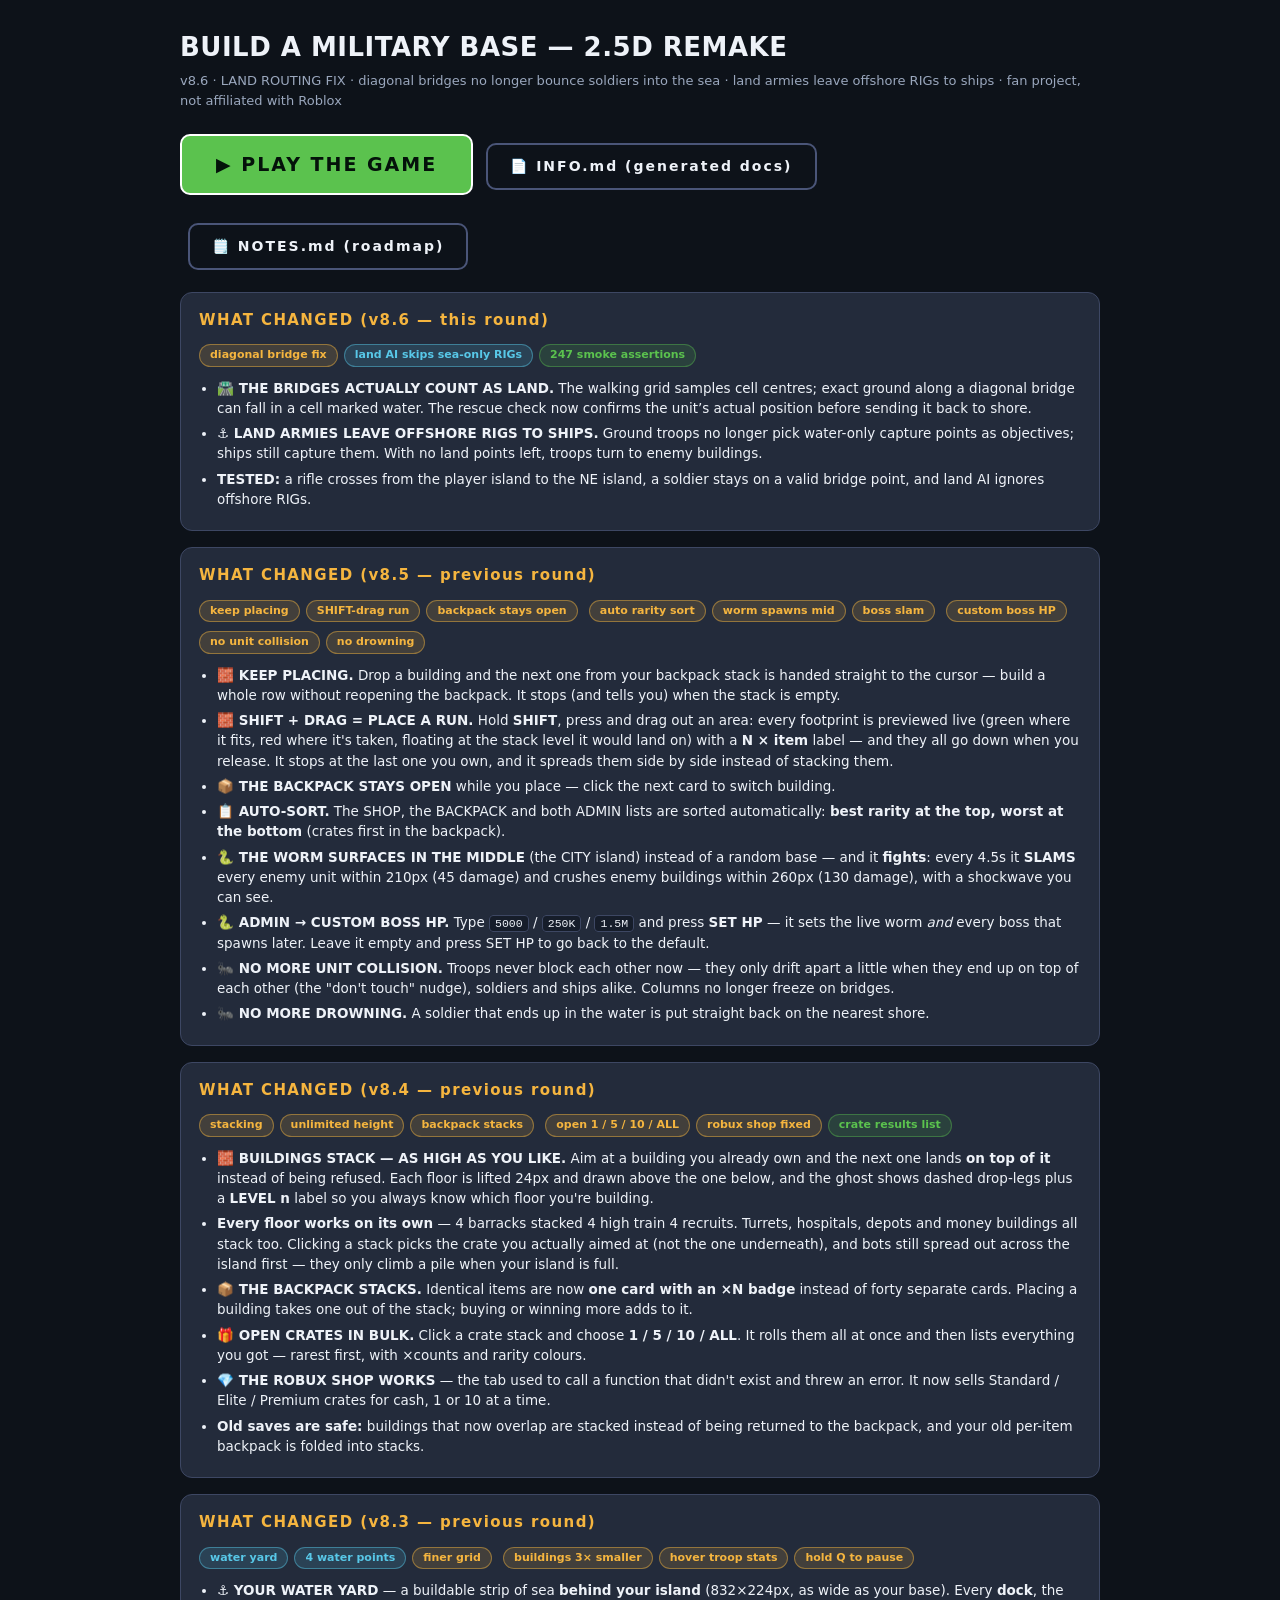
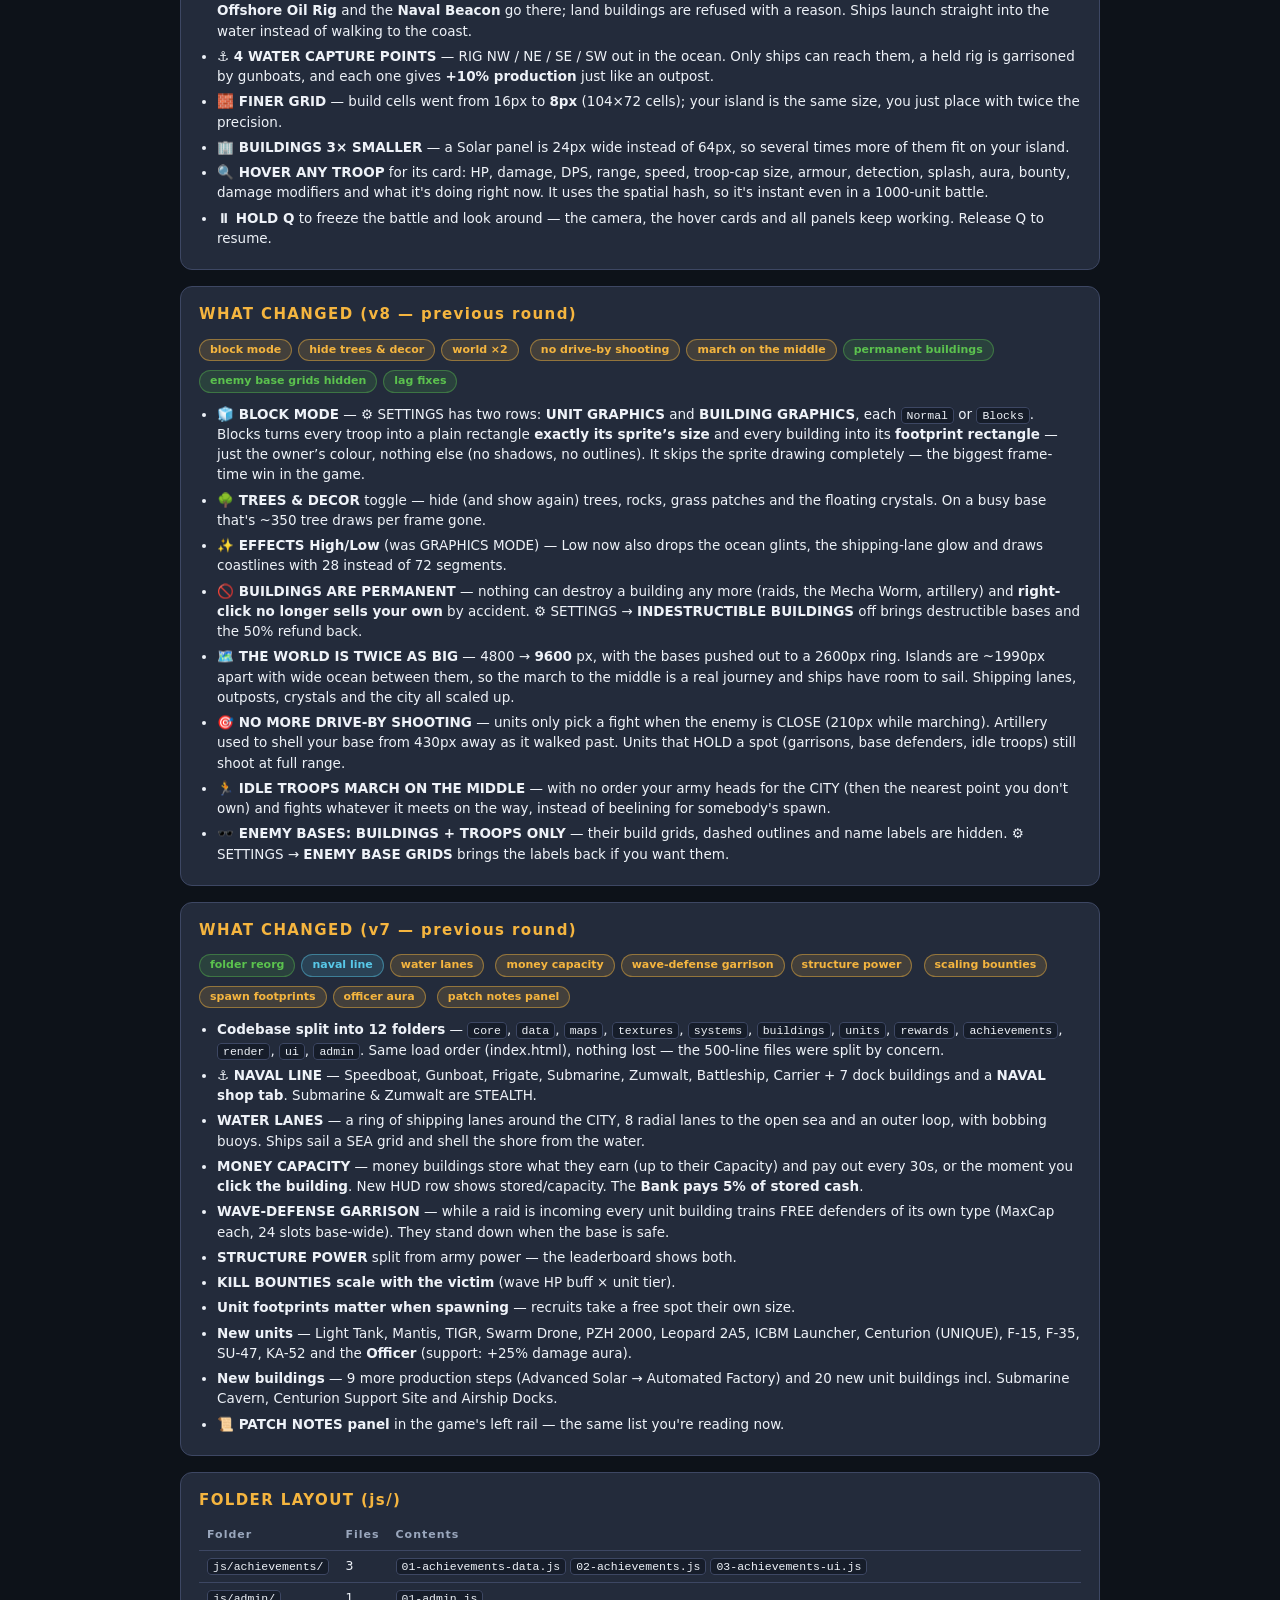
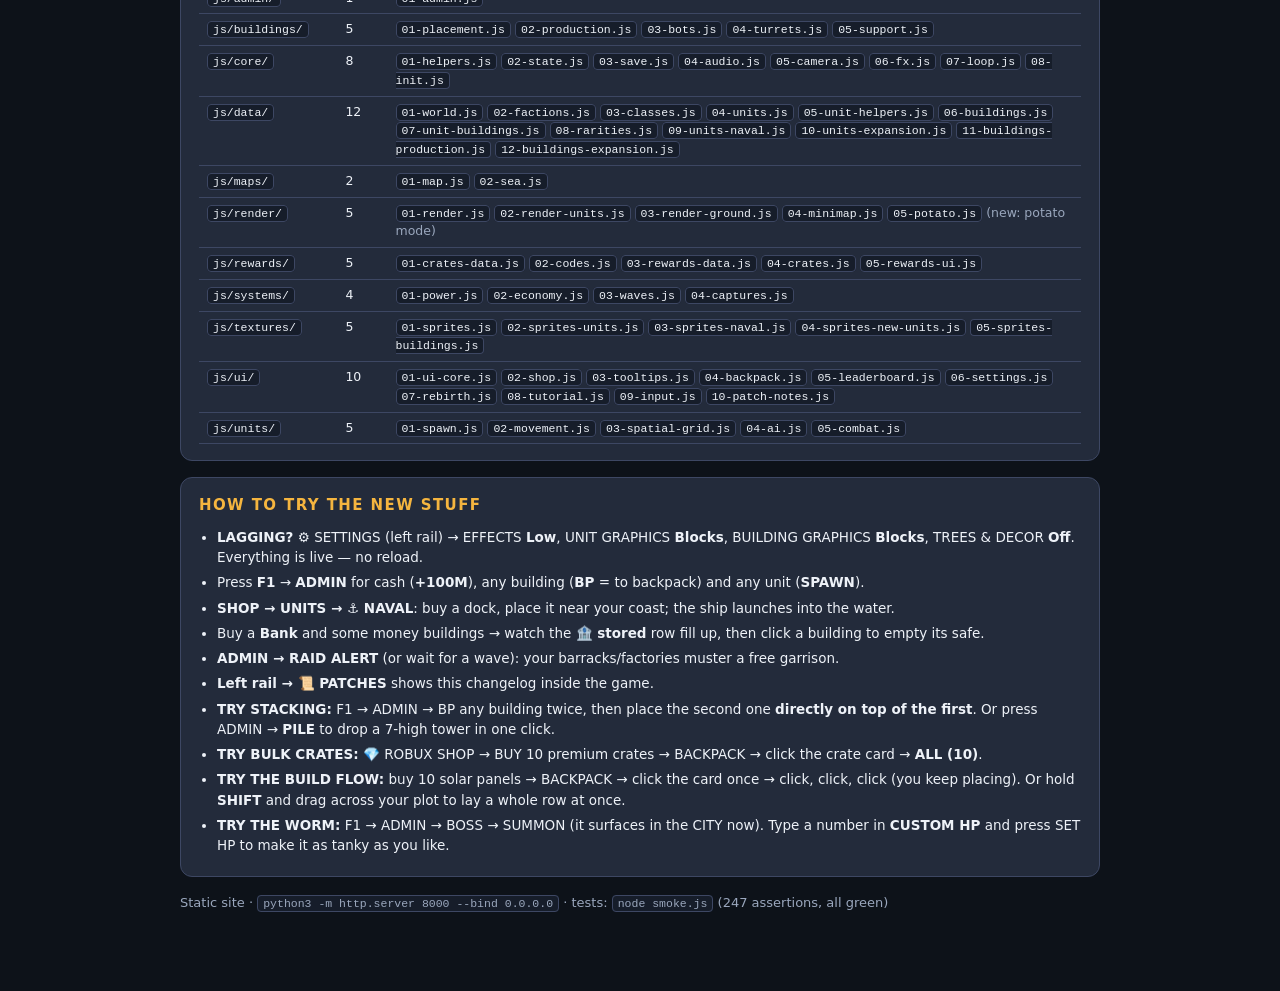
==== commit 6f913129: "v8.6: fix land bridge routing and skip offshore rig targets Co-authored-by: arena-agent <297053741+a" ====
--- a/index.html
+++ b/index.html
@@ -28,13 +28,23 @@
 .tag.sea{background:rgba(88,200,232,.15);color:#58c8e8;border-color:rgba(88,200,232,.45)}
 </style></head><body><div class="wrap">
 <h1>BUILD A MILITARY BASE — 2.5D REMAKE</h1>
-<div class="sub">v8.5 · BUILD FLOW · keep placing · SHIFT-drag runs · auto rarity sort · worm spawns mid-map and slams · <span class="dim">fan project, not affiliated with Roblox</span></div>
+<div class="sub">v8.6 · LAND ROUTING FIX · diagonal bridges no longer bounce soldiers into the sea · land armies leave offshore RIGs to ships · <span class="dim">fan project, not affiliated with Roblox</span></div>
 
 <a class="play" href="vibe/military-base-25d/index.html">▶ PLAY THE GAME</a>
 <a class="play ghost" href="vibe/military-base-25d/INFO.md">📄 INFO.md (generated docs)</a>
 <a class="play ghost" href="vibe/military-base-25d/NOTES.md">🗒️ NOTES.md (roadmap)</a>
 
-<div class="card"><h2>WHAT CHANGED (v8.5 — this round)</h2>
+<div class="card"><h2>WHAT CHANGED (v8.6 — this round)</h2>
+<div>
+<span class="tag new">diagonal bridge fix</span><span class="tag sea">land AI skips sea-only RIGs</span><span class="tag">247 smoke assertions</span>
+</div>
+<ul>
+<li><b>🛣️ THE BRIDGES ACTUALLY COUNT AS LAND.</b> The walking grid samples cell centres; exact ground along a diagonal bridge can fall in a cell marked water. The rescue check now confirms the unit’s actual position before sending it back to shore.</li>
+<li><b>⚓ LAND ARMIES LEAVE OFFSHORE RIGS TO SHIPS.</b> Ground troops no longer pick water-only capture points as objectives; ships still capture them. With no land points left, troops turn to enemy buildings.</li>
+<li><b>TESTED:</b> a rifle crosses from the player island to the NE island, a soldier stays on a valid bridge point, and land AI ignores offshore RIGs.</li>
+</ul></div>
+
+<div class="card"><h2>WHAT CHANGED (v8.5 — previous round)</h2>
 <div>
 <span class="tag new">keep placing</span><span class="tag new">SHIFT-drag run</span><span class="tag new">backpack stays open</span>
 <span class="tag new">auto rarity sort</span><span class="tag new">worm spawns mid</span><span class="tag new">boss slam</span>
@@ -145,5 +155,5 @@
 <li><b>TRY THE BUILD FLOW:</b> buy 10 solar panels → BACKPACK → click the card once → click, click, click (you keep placing). Or hold <b>SHIFT</b> and drag across your plot to lay a whole row at once.</li>
 <li><b>TRY THE WORM:</b> F1 → ADMIN → BOSS → SUMMON (it surfaces in the CITY now). Type a number in <b>CUSTOM HP</b> and press SET HP to make it as tanky as you like.</li>
 </ul></div>
-<div class="sub dim">Static site · <code>python3 -m http.server 8000 --bind 0.0.0.0</code> · tests: <code>node smoke.js</code> (243 assertions, all green)</div>
+<div class="sub dim">Static site · <code>python3 -m http.server 8000 --bind 0.0.0.0</code> · tests: <code>node smoke.js</code> (247 assertions, all green)</div>
 </div></body></html>
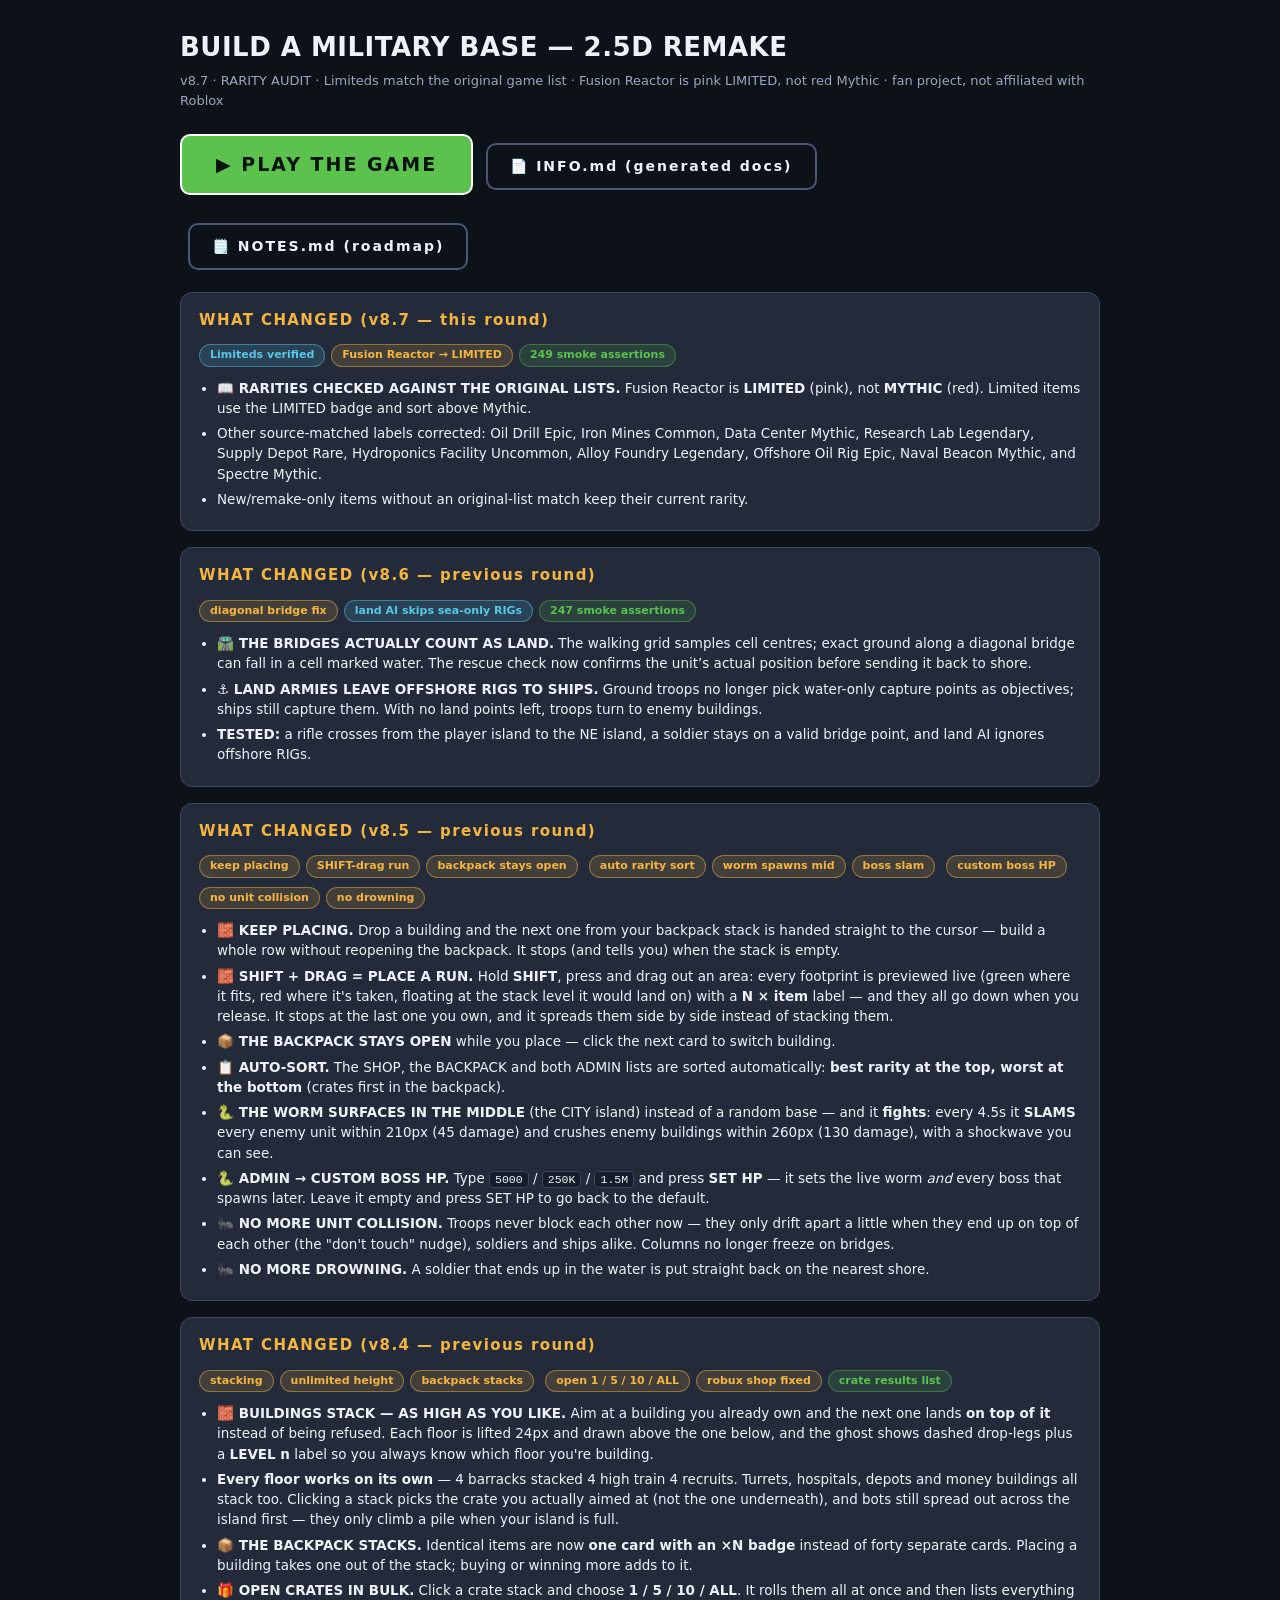
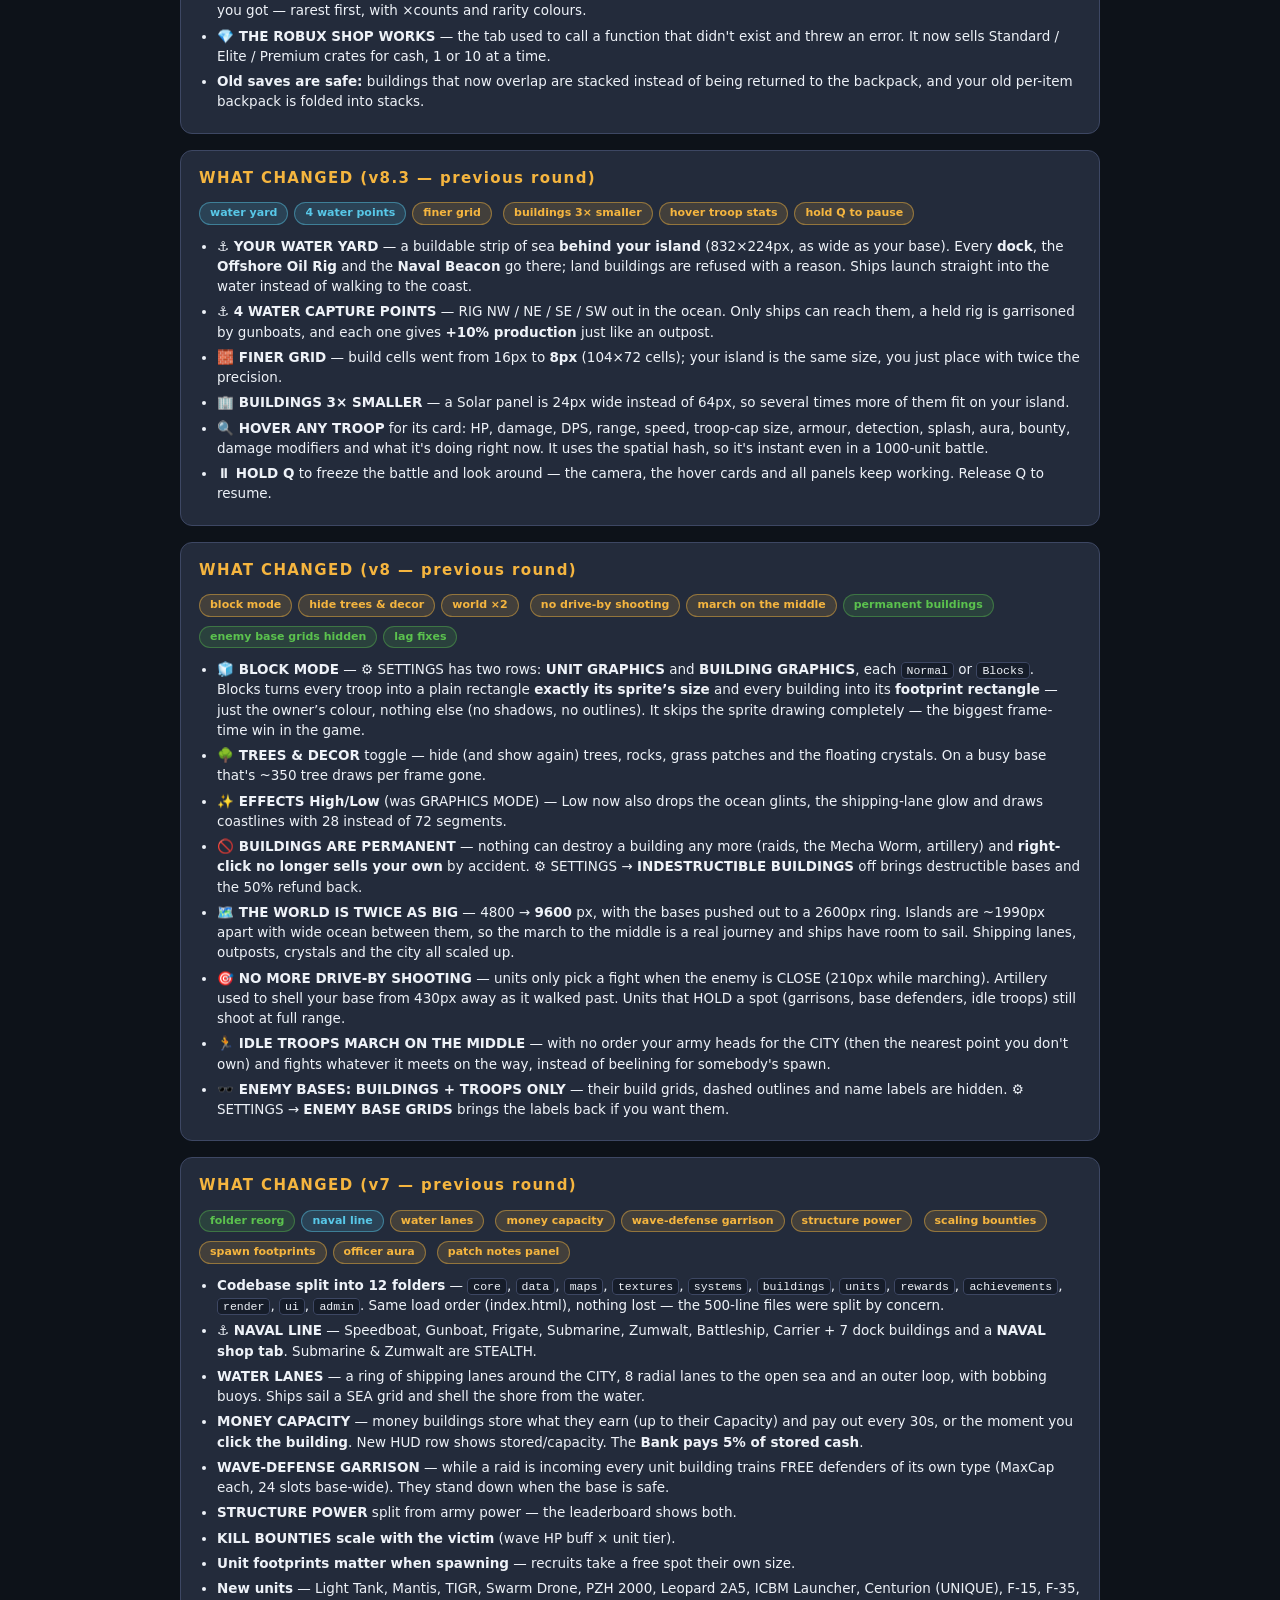
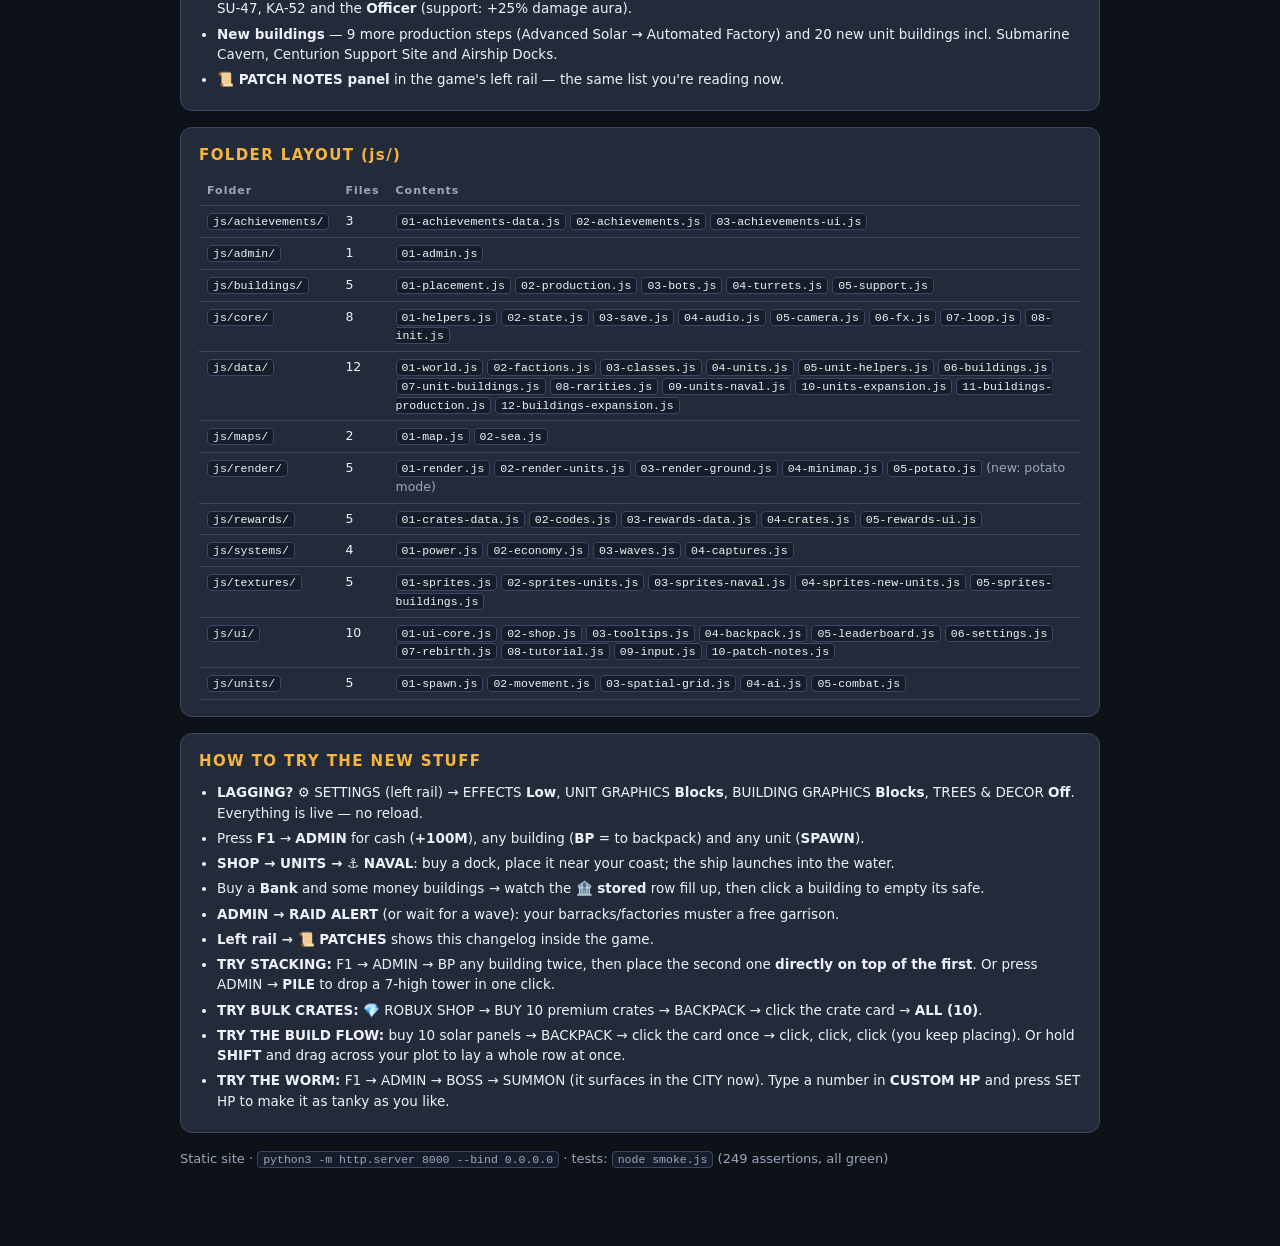
==== commit 2cb4063f: "v8.7: audit rarities against original item lists Co-authored-by: arena-agent <297053741+arena-agent@" ====
--- a/index.html
+++ b/index.html
@@ -1,6 +1,6 @@
 <!DOCTYPE html>
 <html lang="en"><head><meta charset="utf-8"><meta name="viewport" content="width=device-width,initial-scale=1">
-<title>Build a Military Base 2.5D — v8 PERFORMANCE &amp; PEACE UPDATE</title>
+<title>Build a Military Base 2.5D — v8.7 RARITY AUDIT</title>
 <style>
 :root{--panel:#232b3b;--panel2:#1b2230;--line:#3d4763;--line2:#4a5578;--txt:#eef2f8;--dim:#9aa7bd;--gold:#f5b53f;--green:#5bc24e;--blue:#4a90e2;--red:#d6493f}
 *{margin:0;padding:0;box-sizing:border-box}
@@ -28,13 +28,23 @@
 .tag.sea{background:rgba(88,200,232,.15);color:#58c8e8;border-color:rgba(88,200,232,.45)}
 </style></head><body><div class="wrap">
 <h1>BUILD A MILITARY BASE — 2.5D REMAKE</h1>
-<div class="sub">v8.6 · LAND ROUTING FIX · diagonal bridges no longer bounce soldiers into the sea · land armies leave offshore RIGs to ships · <span class="dim">fan project, not affiliated with Roblox</span></div>
+<div class="sub">v8.7 · RARITY AUDIT · Limiteds match the original game list · Fusion Reactor is pink LIMITED, not red Mythic · <span class="dim">fan project, not affiliated with Roblox</span></div>
 
 <a class="play" href="vibe/military-base-25d/index.html">▶ PLAY THE GAME</a>
 <a class="play ghost" href="vibe/military-base-25d/INFO.md">📄 INFO.md (generated docs)</a>
 <a class="play ghost" href="vibe/military-base-25d/NOTES.md">🗒️ NOTES.md (roadmap)</a>
 
-<div class="card"><h2>WHAT CHANGED (v8.6 — this round)</h2>
+<div class="card"><h2>WHAT CHANGED (v8.7 — this round)</h2>
+<div>
+<span class="tag sea">Limiteds verified</span><span class="tag new">Fusion Reactor → LIMITED</span><span class="tag">249 smoke assertions</span>
+</div>
+<ul>
+<li><b>📖 RARITIES CHECKED AGAINST THE ORIGINAL LISTS.</b> Fusion Reactor is <b>LIMITED</b> (pink), not <b>MYTHIC</b> (red). Limited items use the LIMITED badge and sort above Mythic.</li>
+<li>Other source-matched labels corrected: Oil Drill Epic, Iron Mines Common, Data Center Mythic, Research Lab Legendary, Supply Depot Rare, Hydroponics Facility Uncommon, Alloy Foundry Legendary, Offshore Oil Rig Epic, Naval Beacon Mythic, and Spectre Mythic.</li>
+<li>New/remake-only items without an original-list match keep their current rarity.</li>
+</ul></div>
+
+<div class="card"><h2>WHAT CHANGED (v8.6 — previous round)</h2>
 <div>
 <span class="tag new">diagonal bridge fix</span><span class="tag sea">land AI skips sea-only RIGs</span><span class="tag">247 smoke assertions</span>
 </div>
@@ -155,5 +165,5 @@
 <li><b>TRY THE BUILD FLOW:</b> buy 10 solar panels → BACKPACK → click the card once → click, click, click (you keep placing). Or hold <b>SHIFT</b> and drag across your plot to lay a whole row at once.</li>
 <li><b>TRY THE WORM:</b> F1 → ADMIN → BOSS → SUMMON (it surfaces in the CITY now). Type a number in <b>CUSTOM HP</b> and press SET HP to make it as tanky as you like.</li>
 </ul></div>
-<div class="sub dim">Static site · <code>python3 -m http.server 8000 --bind 0.0.0.0</code> · tests: <code>node smoke.js</code> (247 assertions, all green)</div>
+<div class="sub dim">Static site · <code>python3 -m http.server 8000 --bind 0.0.0.0</code> · tests: <code>node smoke.js</code> (249 assertions, all green)</div>
 </div></body></html>
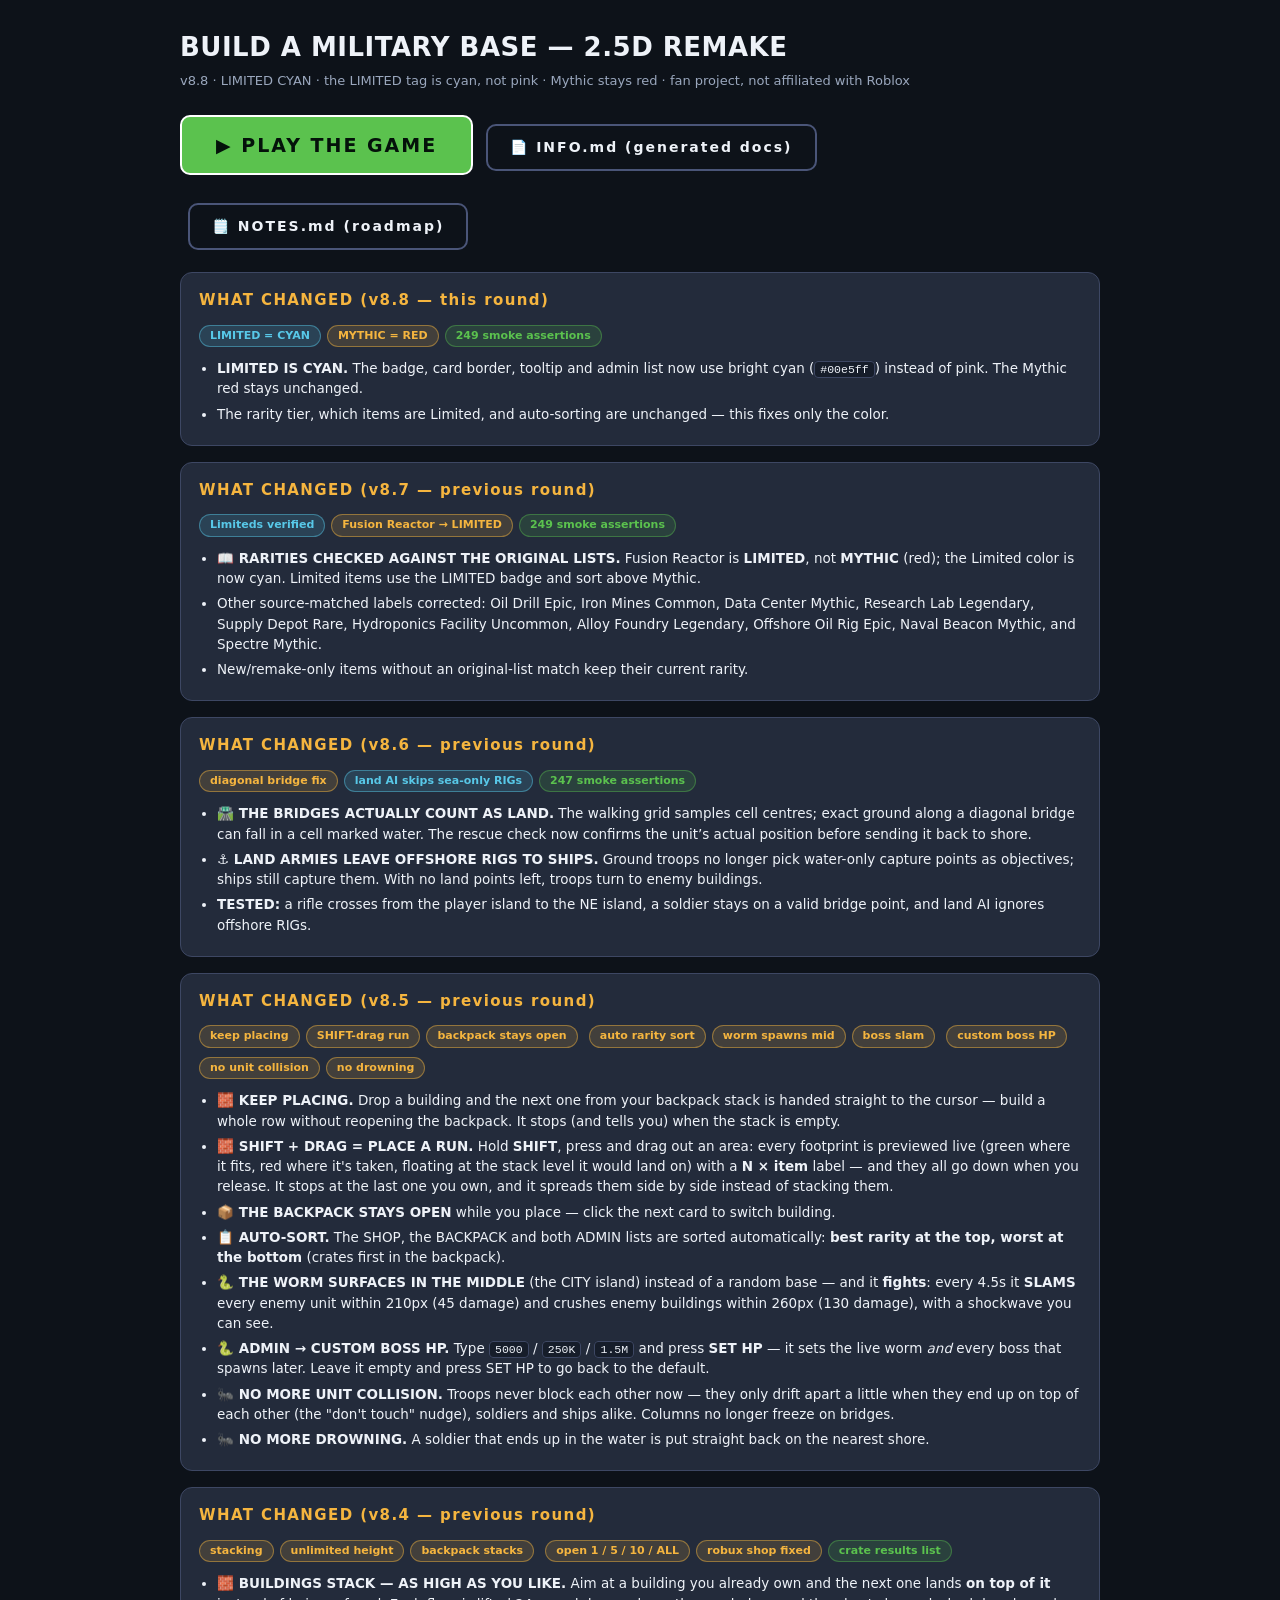
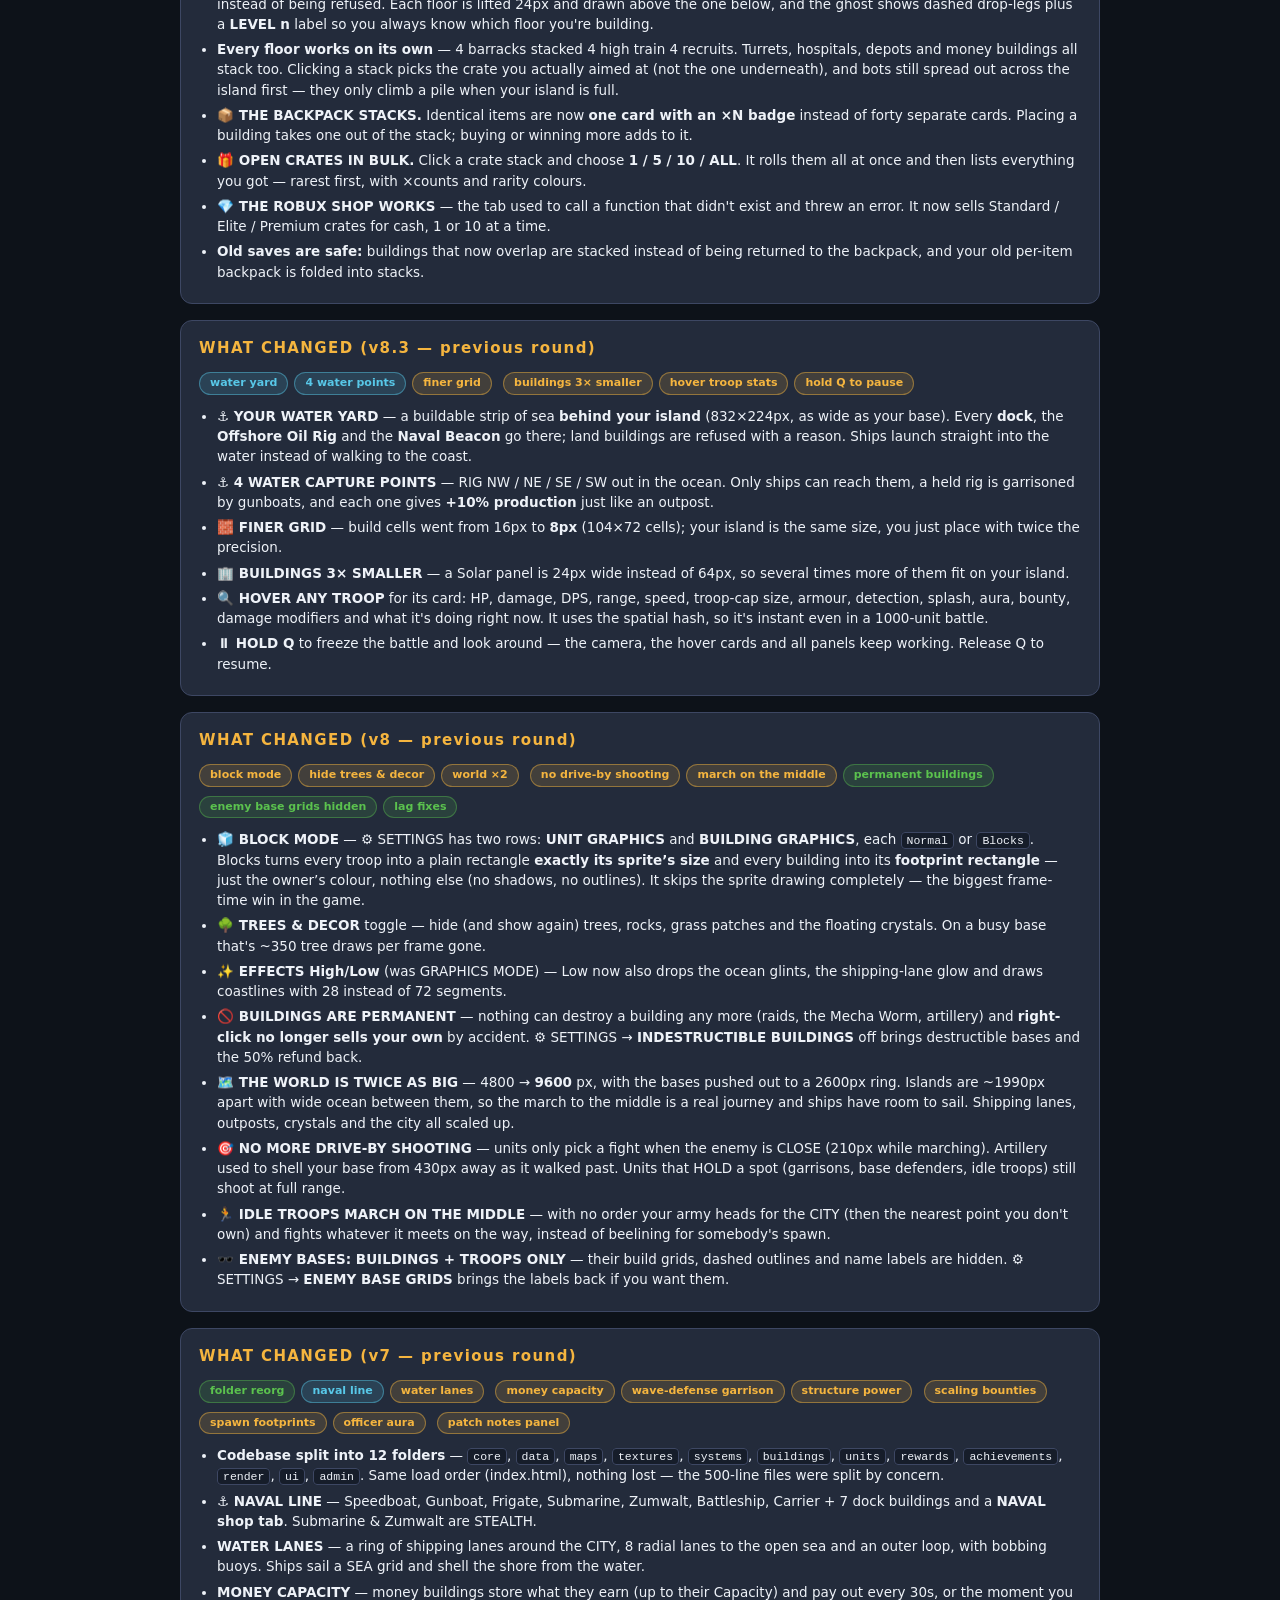
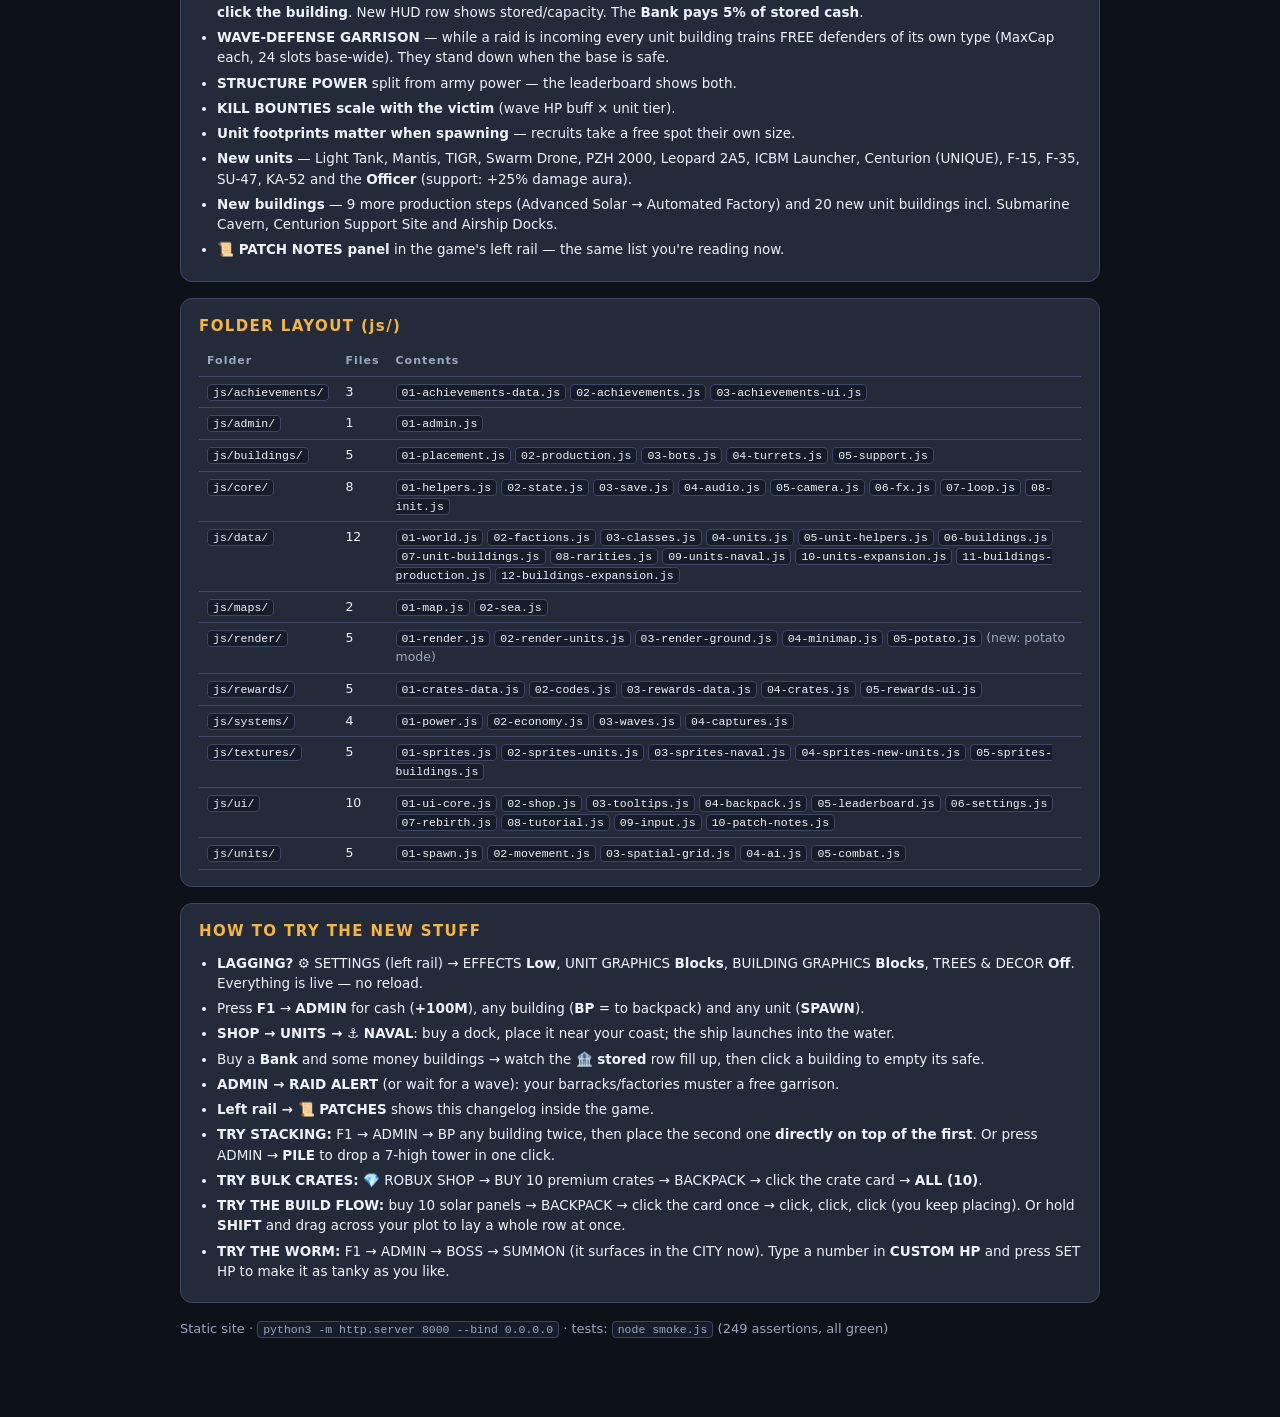
==== commit 02a7959f: "v8.8: change Limited rarity color to cyan Co-authored-by: arena-agent <297053741+arena-agent@users.n" ====
--- a/index.html
+++ b/index.html
@@ -1,6 +1,6 @@
 <!DOCTYPE html>
 <html lang="en"><head><meta charset="utf-8"><meta name="viewport" content="width=device-width,initial-scale=1">
-<title>Build a Military Base 2.5D — v8.7 RARITY AUDIT</title>
+<title>Build a Military Base 2.5D — v8.8 LIMITED CYAN</title>
 <style>
 :root{--panel:#232b3b;--panel2:#1b2230;--line:#3d4763;--line2:#4a5578;--txt:#eef2f8;--dim:#9aa7bd;--gold:#f5b53f;--green:#5bc24e;--blue:#4a90e2;--red:#d6493f}
 *{margin:0;padding:0;box-sizing:border-box}
@@ -28,18 +28,27 @@
 .tag.sea{background:rgba(88,200,232,.15);color:#58c8e8;border-color:rgba(88,200,232,.45)}
 </style></head><body><div class="wrap">
 <h1>BUILD A MILITARY BASE — 2.5D REMAKE</h1>
-<div class="sub">v8.7 · RARITY AUDIT · Limiteds match the original game list · Fusion Reactor is pink LIMITED, not red Mythic · <span class="dim">fan project, not affiliated with Roblox</span></div>
+<div class="sub">v8.8 · LIMITED CYAN · the LIMITED tag is cyan, not pink · Mythic stays red · <span class="dim">fan project, not affiliated with Roblox</span></div>
 
 <a class="play" href="vibe/military-base-25d/index.html">▶ PLAY THE GAME</a>
 <a class="play ghost" href="vibe/military-base-25d/INFO.md">📄 INFO.md (generated docs)</a>
 <a class="play ghost" href="vibe/military-base-25d/NOTES.md">🗒️ NOTES.md (roadmap)</a>
 
-<div class="card"><h2>WHAT CHANGED (v8.7 — this round)</h2>
+<div class="card"><h2>WHAT CHANGED (v8.8 — this round)</h2>
+<div>
+<span class="tag sea">LIMITED = CYAN</span><span class="tag new">MYTHIC = RED</span><span class="tag">249 smoke assertions</span>
+</div>
+<ul>
+<li><b>LIMITED IS CYAN.</b> The badge, card border, tooltip and admin list now use bright cyan (<code>#00e5ff</code>) instead of pink. The Mythic red stays unchanged.</li>
+<li>The rarity tier, which items are Limited, and auto-sorting are unchanged — this fixes only the color.</li>
+</ul></div>
+
+<div class="card"><h2>WHAT CHANGED (v8.7 — previous round)</h2>
 <div>
 <span class="tag sea">Limiteds verified</span><span class="tag new">Fusion Reactor → LIMITED</span><span class="tag">249 smoke assertions</span>
 </div>
 <ul>
-<li><b>📖 RARITIES CHECKED AGAINST THE ORIGINAL LISTS.</b> Fusion Reactor is <b>LIMITED</b> (pink), not <b>MYTHIC</b> (red). Limited items use the LIMITED badge and sort above Mythic.</li>
+<li><b>📖 RARITIES CHECKED AGAINST THE ORIGINAL LISTS.</b> Fusion Reactor is <b>LIMITED</b>, not <b>MYTHIC</b> (red); the Limited color is now cyan. Limited items use the LIMITED badge and sort above Mythic.</li>
 <li>Other source-matched labels corrected: Oil Drill Epic, Iron Mines Common, Data Center Mythic, Research Lab Legendary, Supply Depot Rare, Hydroponics Facility Uncommon, Alloy Foundry Legendary, Offshore Oil Rig Epic, Naval Beacon Mythic, and Spectre Mythic.</li>
 <li>New/remake-only items without an original-list match keep their current rarity.</li>
 </ul></div>
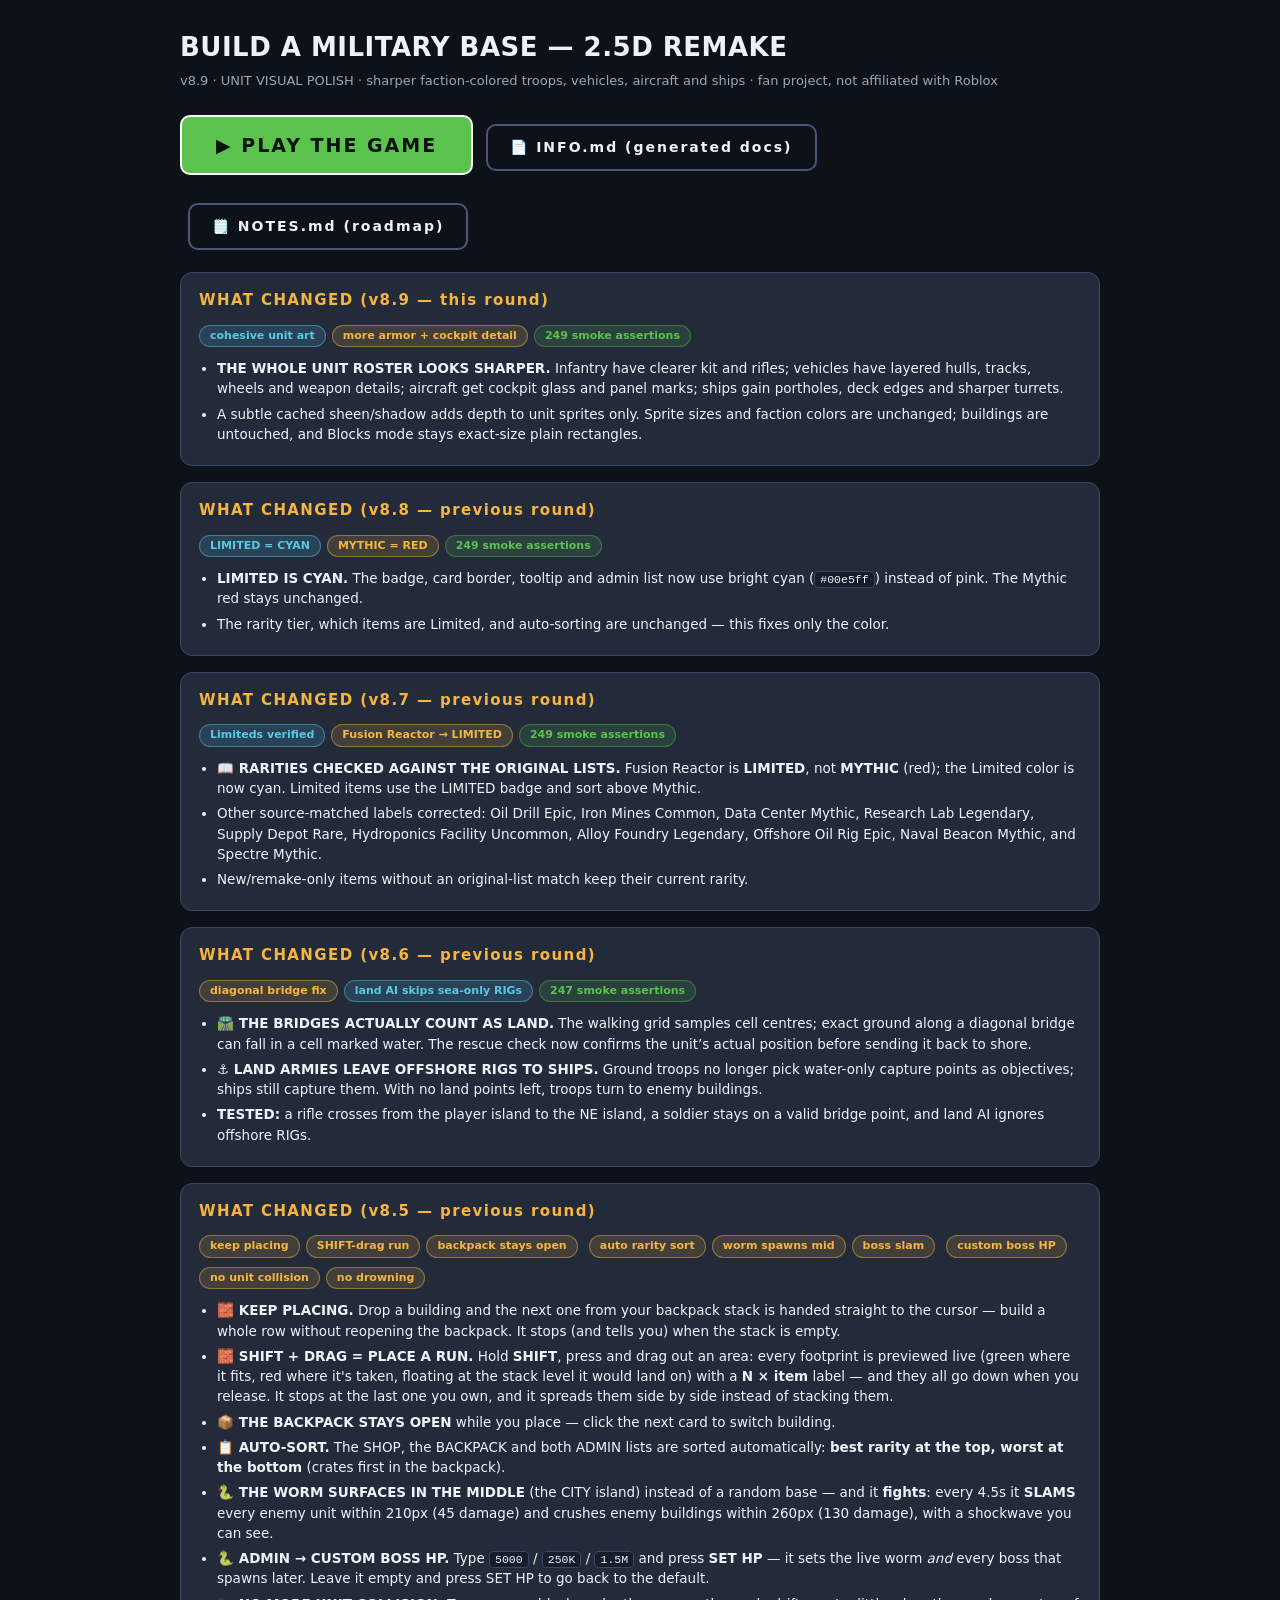
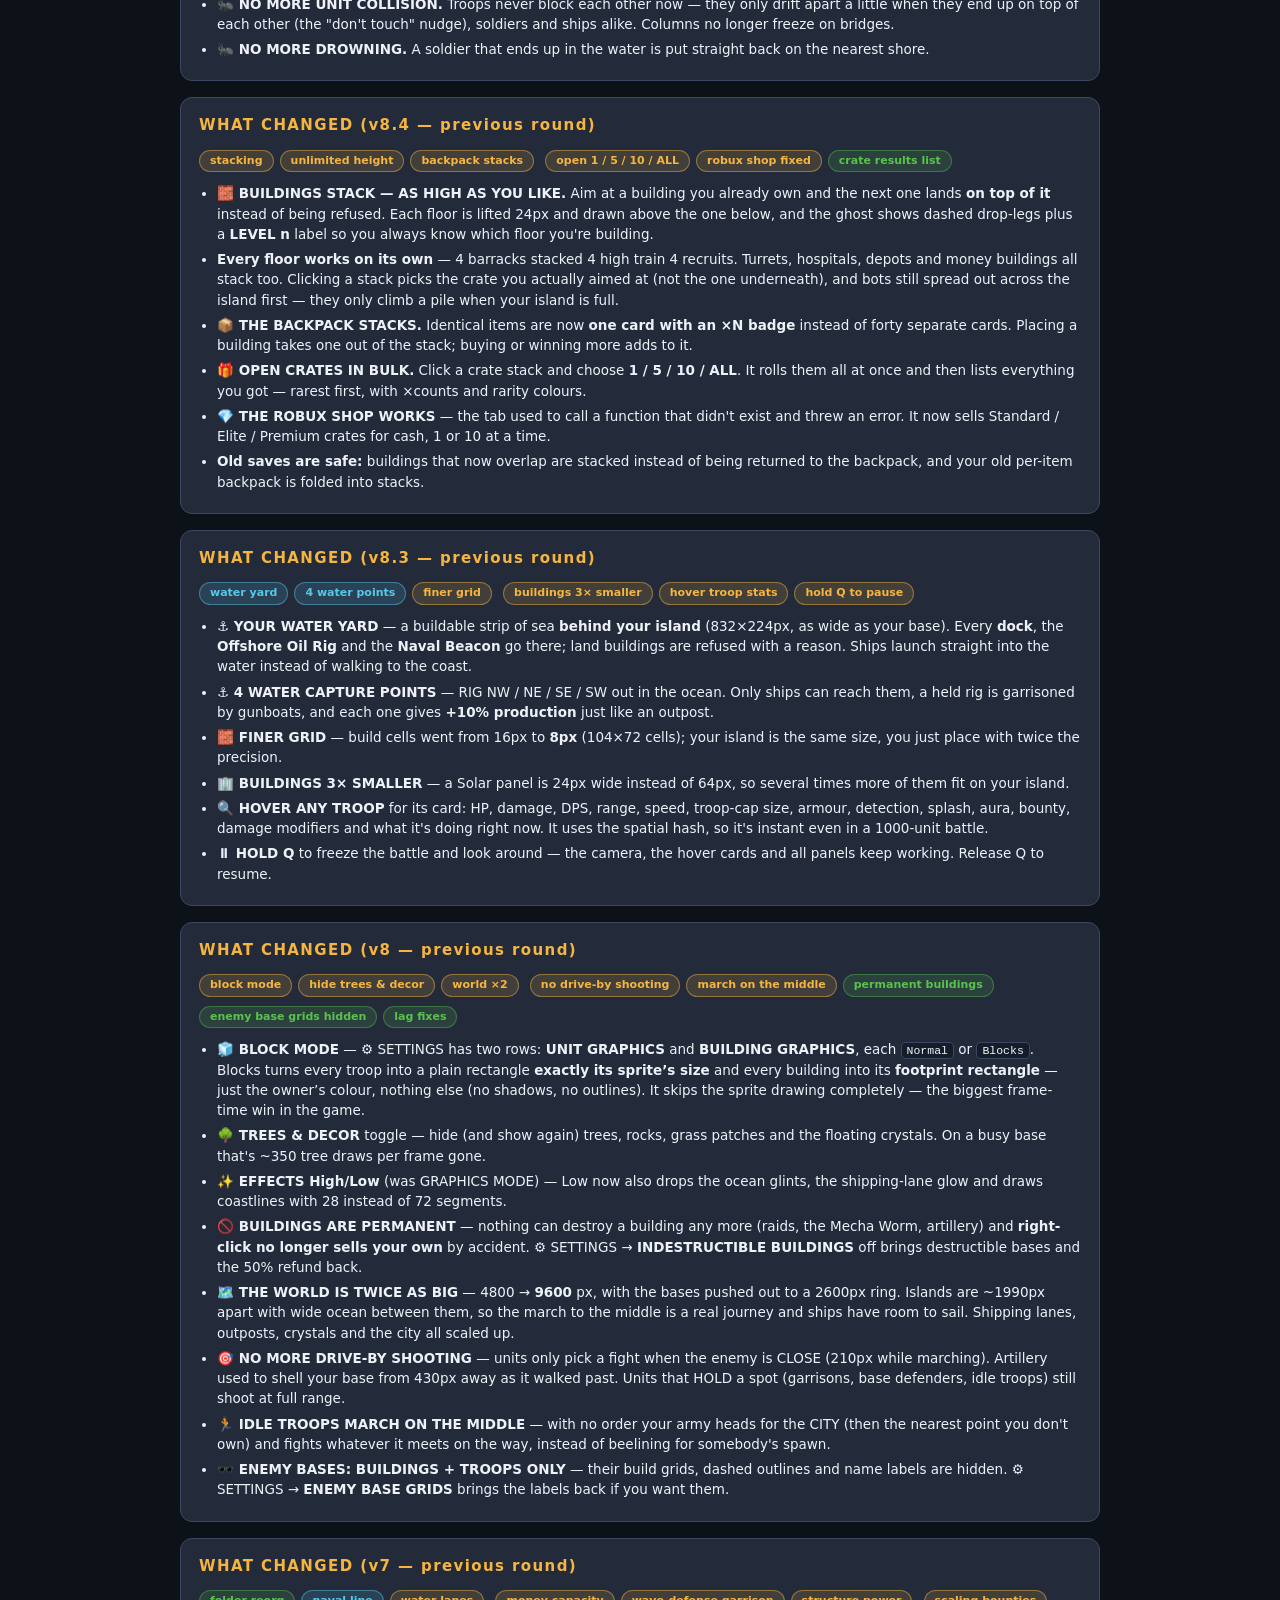
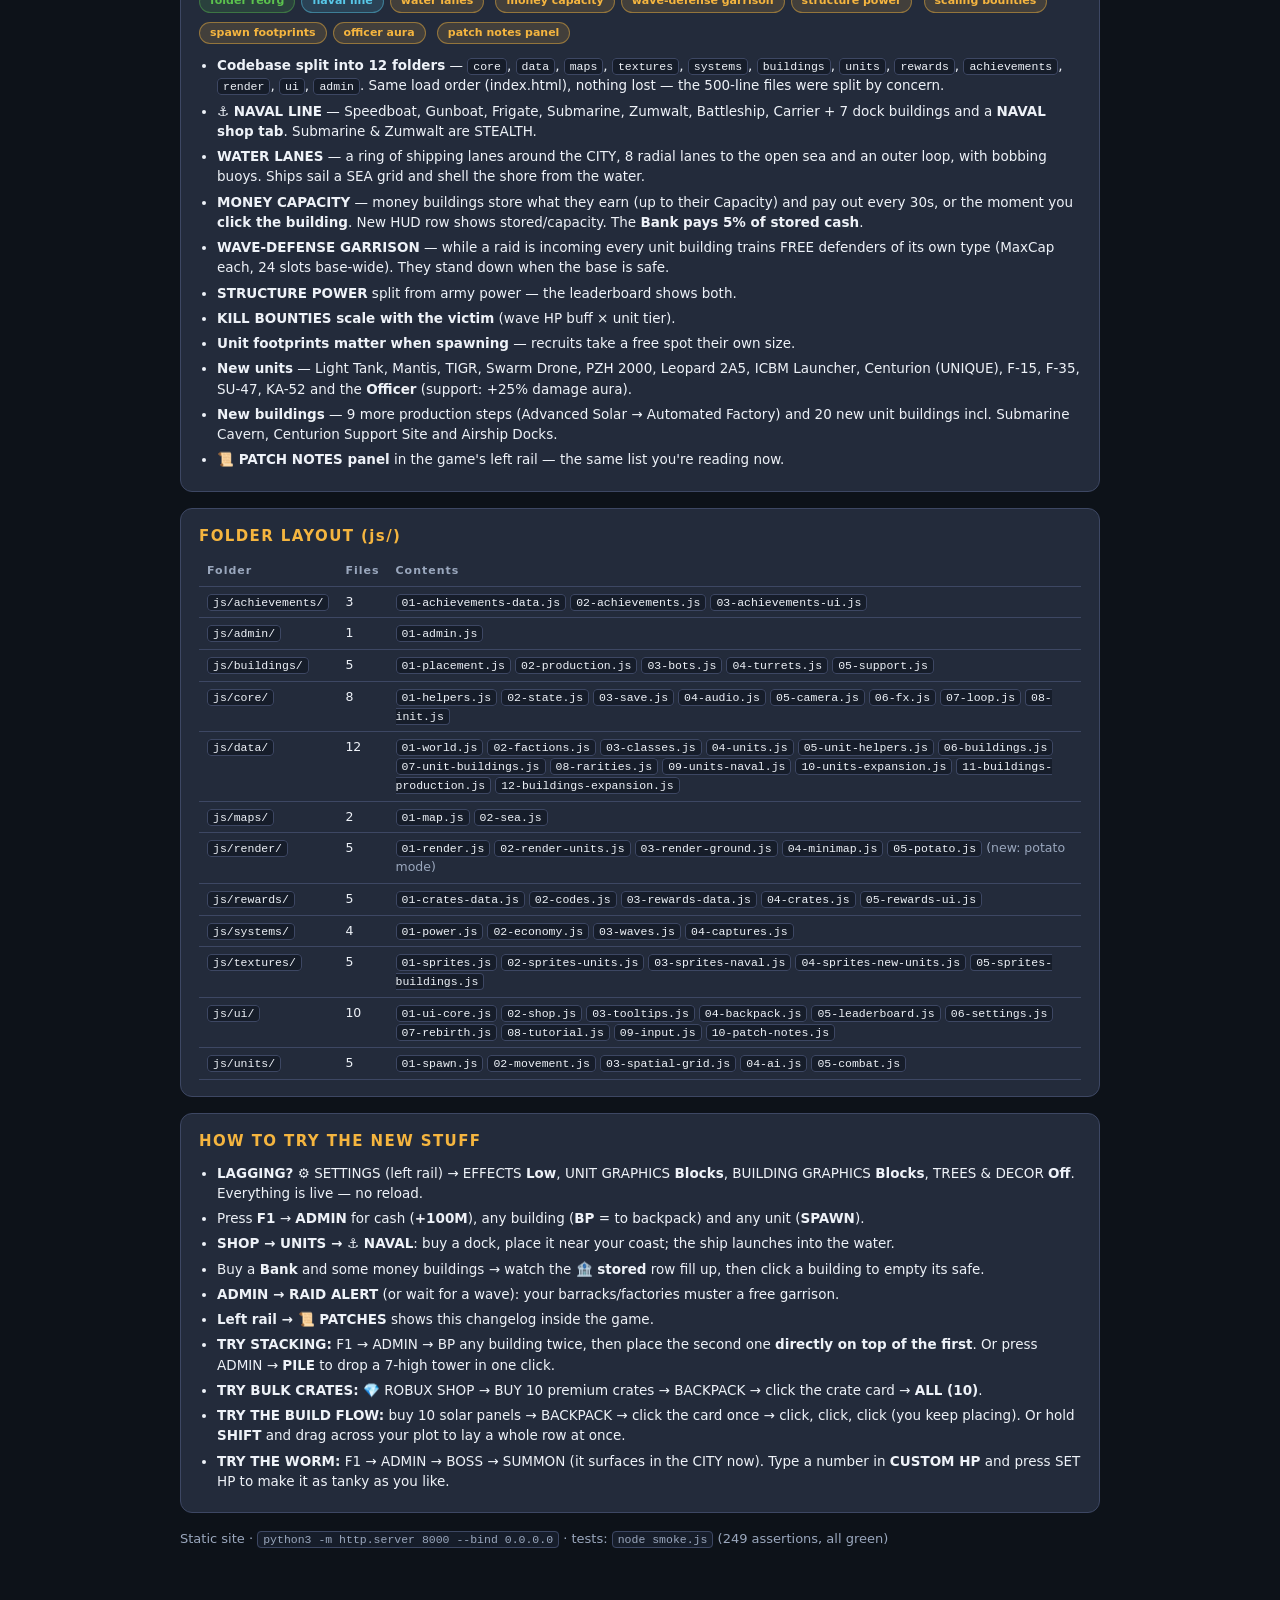
==== commit cf0ec0e6: "v8.9: polish unit sprites Co-authored-by: arena-agent <297053741+arena-agent@users.noreply.github.co" ====
--- a/index.html
+++ b/index.html
@@ -1,6 +1,6 @@
 <!DOCTYPE html>
 <html lang="en"><head><meta charset="utf-8"><meta name="viewport" content="width=device-width,initial-scale=1">
-<title>Build a Military Base 2.5D — v8.8 LIMITED CYAN</title>
+<title>Build a Military Base 2.5D — v8.9 UNIT VISUAL POLISH</title>
 <style>
 :root{--panel:#232b3b;--panel2:#1b2230;--line:#3d4763;--line2:#4a5578;--txt:#eef2f8;--dim:#9aa7bd;--gold:#f5b53f;--green:#5bc24e;--blue:#4a90e2;--red:#d6493f}
 *{margin:0;padding:0;box-sizing:border-box}
@@ -28,13 +28,22 @@
 .tag.sea{background:rgba(88,200,232,.15);color:#58c8e8;border-color:rgba(88,200,232,.45)}
 </style></head><body><div class="wrap">
 <h1>BUILD A MILITARY BASE — 2.5D REMAKE</h1>
-<div class="sub">v8.8 · LIMITED CYAN · the LIMITED tag is cyan, not pink · Mythic stays red · <span class="dim">fan project, not affiliated with Roblox</span></div>
+<div class="sub">v8.9 · UNIT VISUAL POLISH · sharper faction-colored troops, vehicles, aircraft and ships · <span class="dim">fan project, not affiliated with Roblox</span></div>
 
 <a class="play" href="vibe/military-base-25d/index.html">▶ PLAY THE GAME</a>
 <a class="play ghost" href="vibe/military-base-25d/INFO.md">📄 INFO.md (generated docs)</a>
 <a class="play ghost" href="vibe/military-base-25d/NOTES.md">🗒️ NOTES.md (roadmap)</a>
 
-<div class="card"><h2>WHAT CHANGED (v8.8 — this round)</h2>
+<div class="card"><h2>WHAT CHANGED (v8.9 — this round)</h2>
+<div>
+<span class="tag sea">cohesive unit art</span><span class="tag new">more armor + cockpit detail</span><span class="tag">249 smoke assertions</span>
+</div>
+<ul>
+<li><b>THE WHOLE UNIT ROSTER LOOKS SHARPER.</b> Infantry have clearer kit and rifles; vehicles have layered hulls, tracks, wheels and weapon details; aircraft get cockpit glass and panel marks; ships gain portholes, deck edges and sharper turrets.</li>
+<li>A subtle cached sheen/shadow adds depth to unit sprites only. Sprite sizes and faction colors are unchanged; buildings are untouched, and Blocks mode stays exact-size plain rectangles.</li>
+</ul></div>
+
+<div class="card"><h2>WHAT CHANGED (v8.8 — previous round)</h2>
 <div>
 <span class="tag sea">LIMITED = CYAN</span><span class="tag new">MYTHIC = RED</span><span class="tag">249 smoke assertions</span>
 </div>
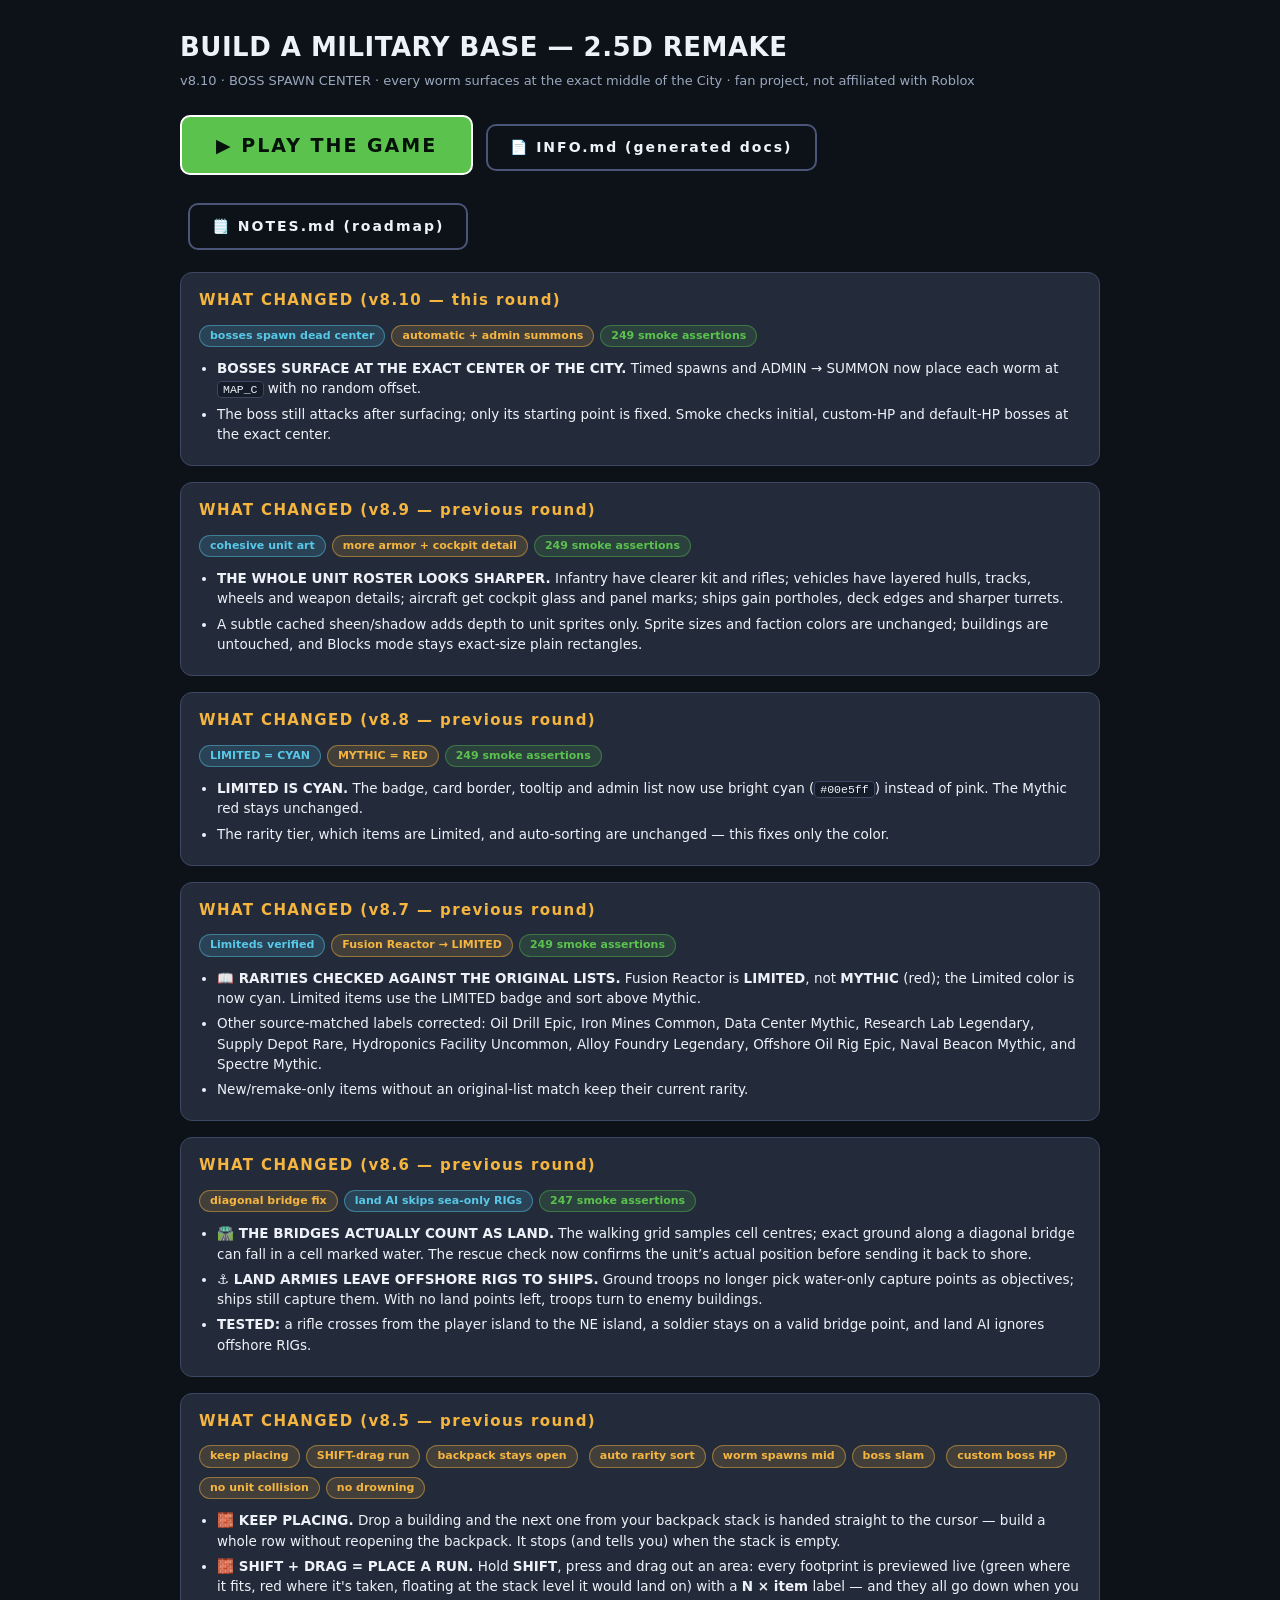
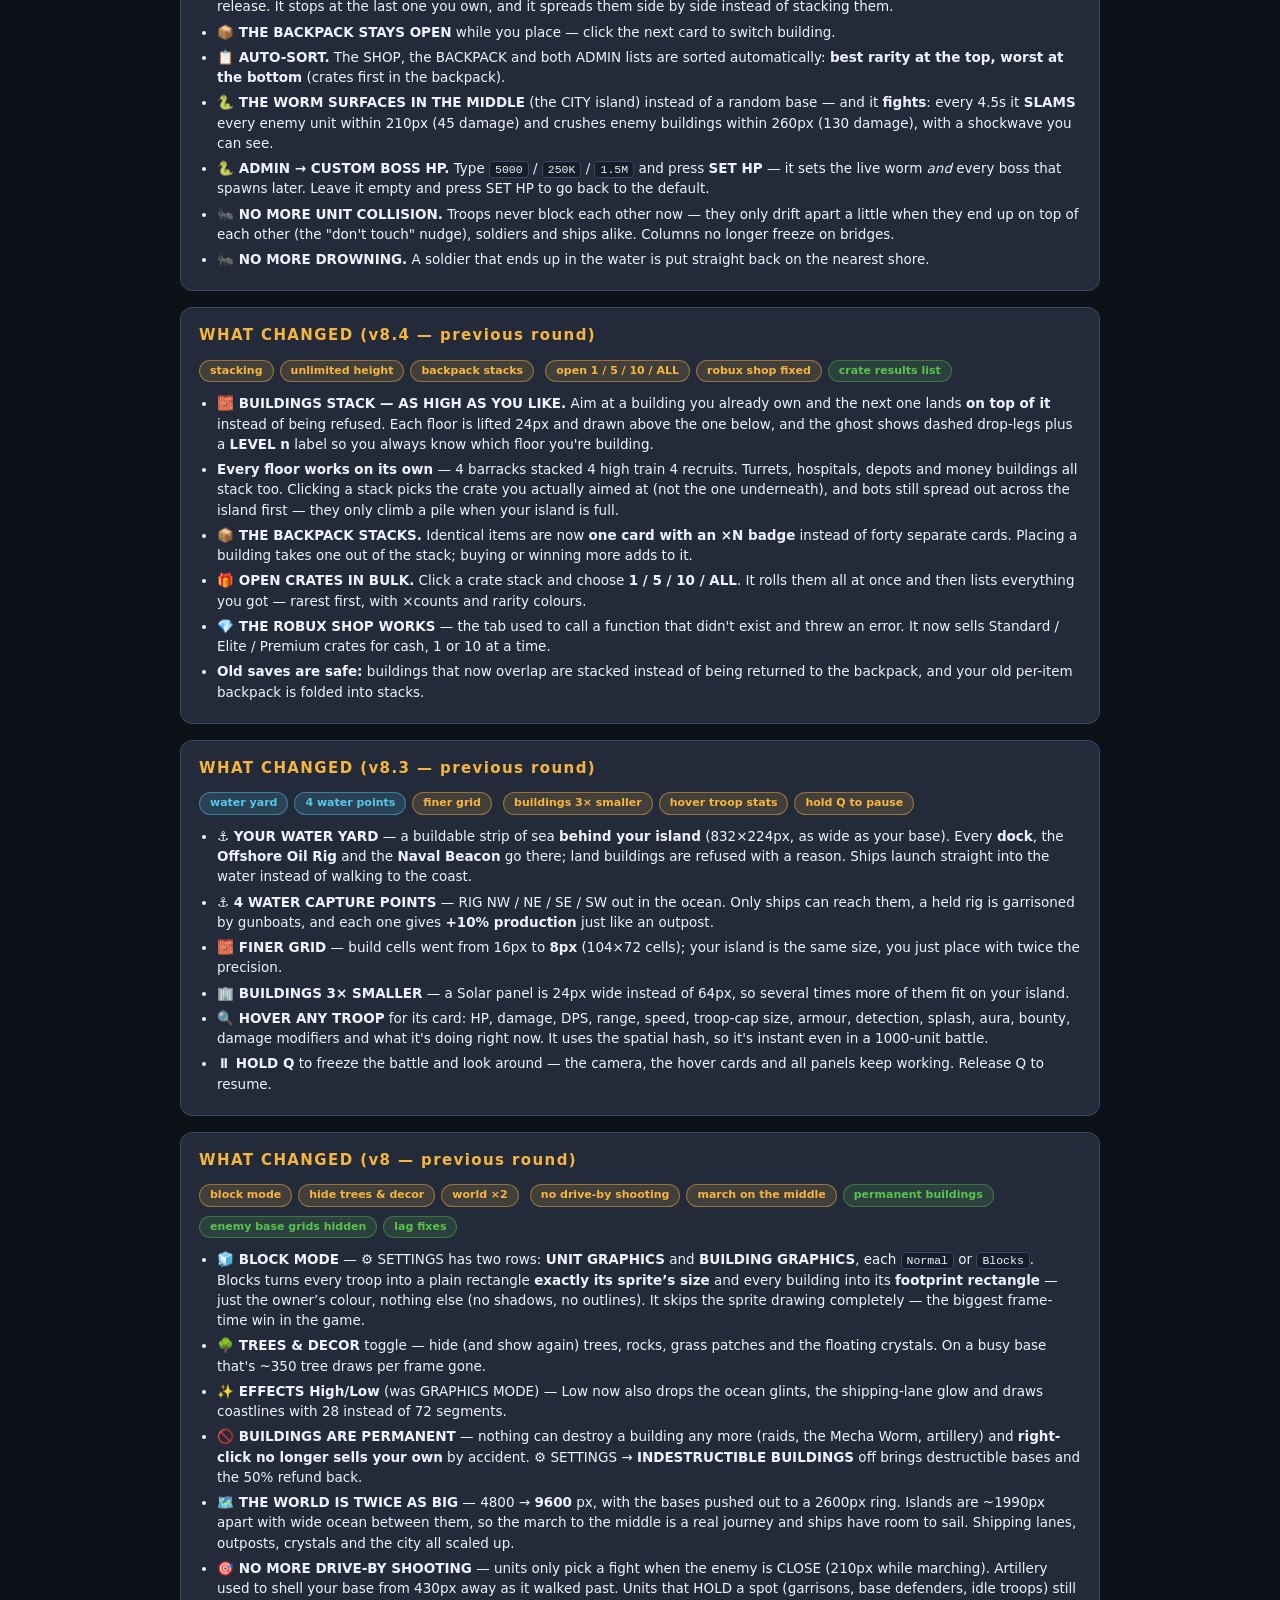
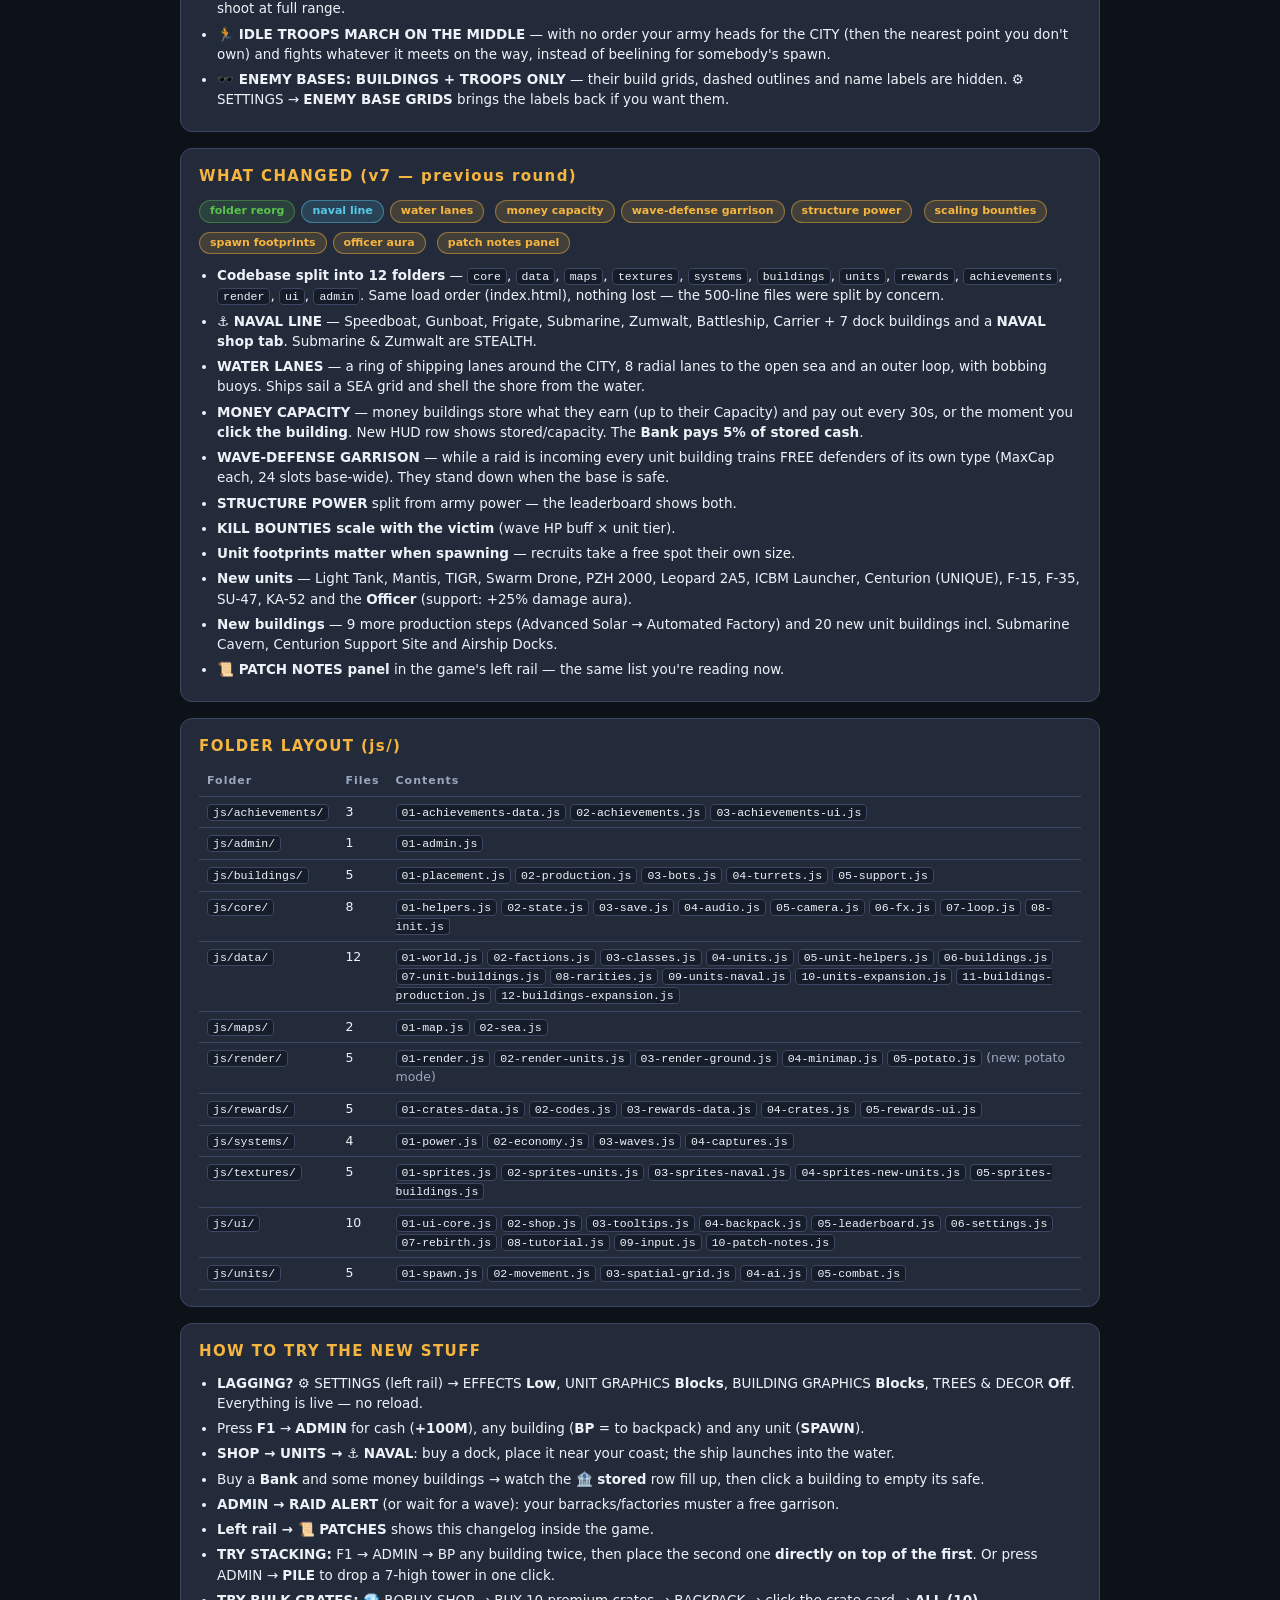
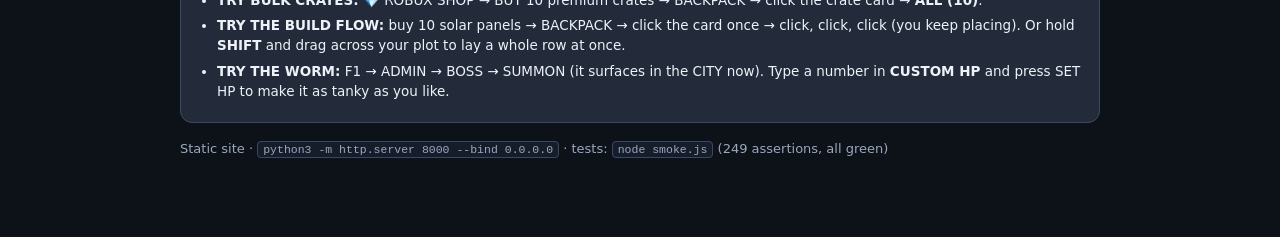
==== commit bb637fba: "v8.10: spawn bosses at exact center Co-authored-by: arena-agent <297053741+arena-agent@users.noreply" ====
--- a/index.html
+++ b/index.html
@@ -1,6 +1,6 @@
 <!DOCTYPE html>
 <html lang="en"><head><meta charset="utf-8"><meta name="viewport" content="width=device-width,initial-scale=1">
-<title>Build a Military Base 2.5D — v8.9 UNIT VISUAL POLISH</title>
+<title>Build a Military Base 2.5D — v8.10 BOSS SPAWN CENTER</title>
 <style>
 :root{--panel:#232b3b;--panel2:#1b2230;--line:#3d4763;--line2:#4a5578;--txt:#eef2f8;--dim:#9aa7bd;--gold:#f5b53f;--green:#5bc24e;--blue:#4a90e2;--red:#d6493f}
 *{margin:0;padding:0;box-sizing:border-box}
@@ -28,13 +28,22 @@
 .tag.sea{background:rgba(88,200,232,.15);color:#58c8e8;border-color:rgba(88,200,232,.45)}
 </style></head><body><div class="wrap">
 <h1>BUILD A MILITARY BASE — 2.5D REMAKE</h1>
-<div class="sub">v8.9 · UNIT VISUAL POLISH · sharper faction-colored troops, vehicles, aircraft and ships · <span class="dim">fan project, not affiliated with Roblox</span></div>
+<div class="sub">v8.10 · BOSS SPAWN CENTER · every worm surfaces at the exact middle of the City · <span class="dim">fan project, not affiliated with Roblox</span></div>
 
 <a class="play" href="vibe/military-base-25d/index.html">▶ PLAY THE GAME</a>
 <a class="play ghost" href="vibe/military-base-25d/INFO.md">📄 INFO.md (generated docs)</a>
 <a class="play ghost" href="vibe/military-base-25d/NOTES.md">🗒️ NOTES.md (roadmap)</a>
 
-<div class="card"><h2>WHAT CHANGED (v8.9 — this round)</h2>
+<div class="card"><h2>WHAT CHANGED (v8.10 — this round)</h2>
+<div>
+<span class="tag sea">bosses spawn dead center</span><span class="tag new">automatic + admin summons</span><span class="tag">249 smoke assertions</span>
+</div>
+<ul>
+<li><b>BOSSES SURFACE AT THE EXACT CENTER OF THE CITY.</b> Timed spawns and ADMIN → SUMMON now place each worm at <code>MAP_C</code> with no random offset.</li>
+<li>The boss still attacks after surfacing; only its starting point is fixed. Smoke checks initial, custom-HP and default-HP bosses at the exact center.</li>
+</ul></div>
+
+<div class="card"><h2>WHAT CHANGED (v8.9 — previous round)</h2>
 <div>
 <span class="tag sea">cohesive unit art</span><span class="tag new">more armor + cockpit detail</span><span class="tag">249 smoke assertions</span>
 </div>
